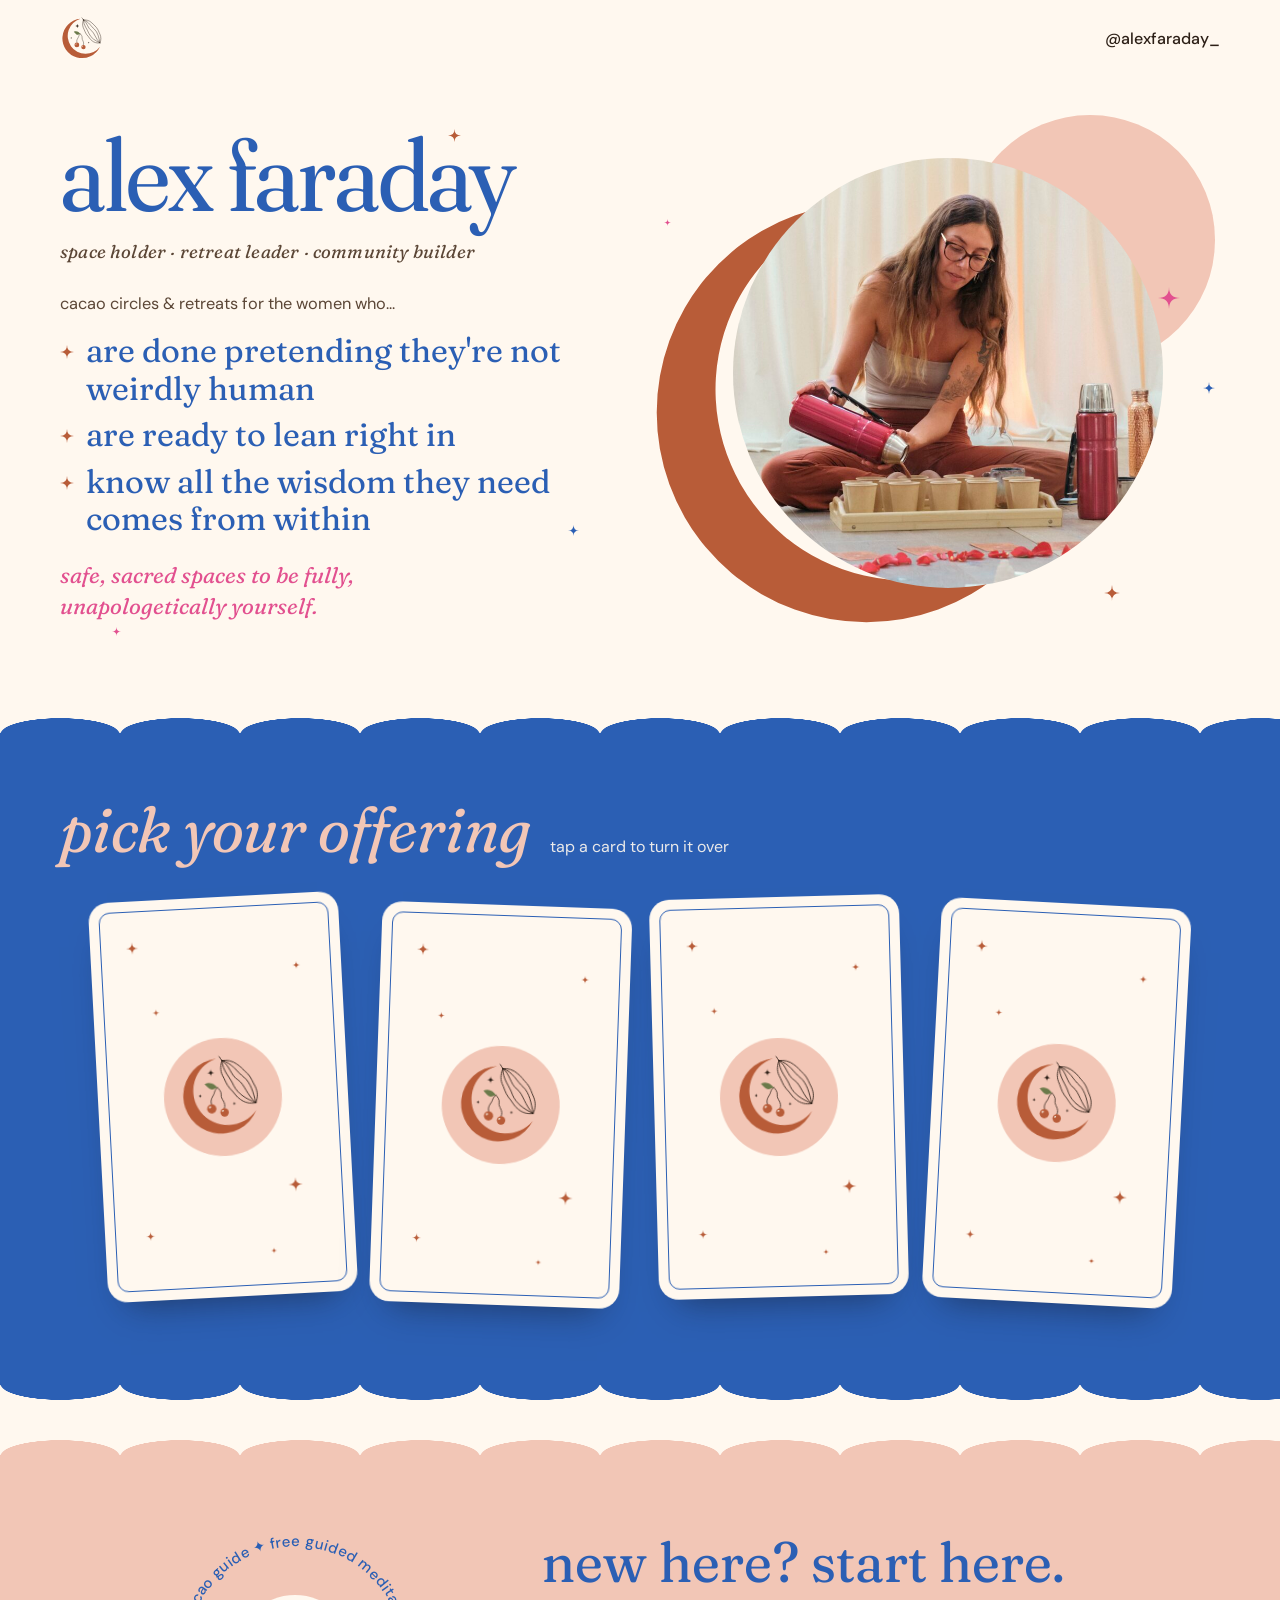
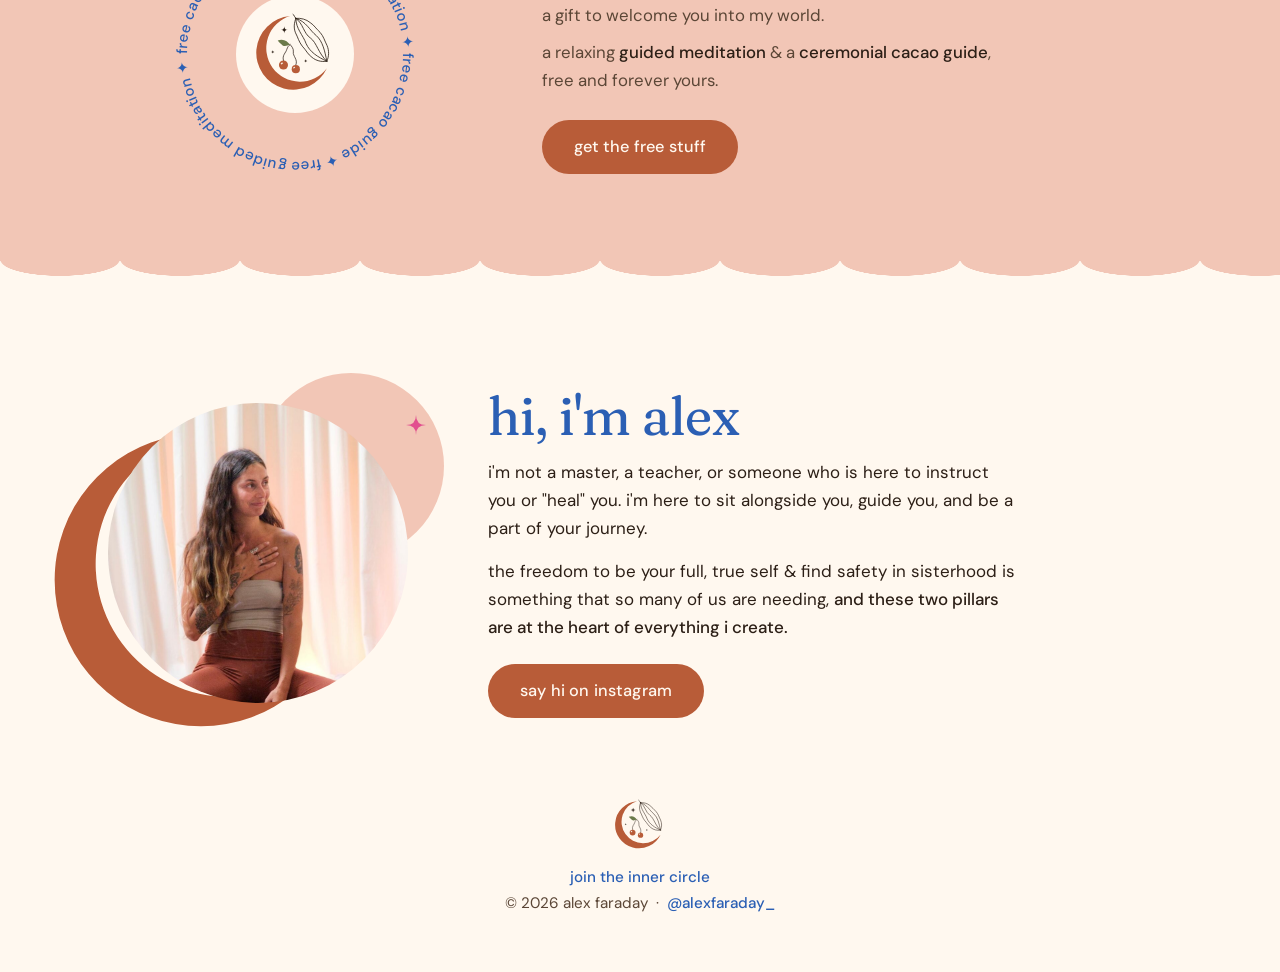
==== index.html @ 0415c29d "Add files via upload" ====
<!DOCTYPE html>
<html lang="en">
<head>
  <meta charset="UTF-8" />
  <meta name="viewport" content="width=device-width, initial-scale=1.0" />
  <title>alex faraday</title>
  <meta name="description" content="cacao circles, day retreats and sisterhood with alex faraday." />
  <link rel="icon" href="favicon.svg" type="image/svg+xml" />
  <link rel="icon" href="favicon-512.png" type="image/png" sizes="512x512" />
  <link rel="apple-touch-icon" href="apple-touch-icon.png" />
  <link rel="preconnect" href="https://fonts.googleapis.com" />
  <link rel="preconnect" href="https://fonts.gstatic.com" crossorigin />
  <link href="https://fonts.googleapis.com/css2?family=DM+Sans:opsz,wght@9..40,400;9..40,500;9..40,700&family=Fraunces:ital,opsz,wght,SOFT,WONK@0,9..144,300..900,0..100,0..1;1,9..144,300..900,0..100,0..1&display=swap" rel="stylesheet" />
  <style>
    /* ibiza: whitewash walls, island blue, terracotta pots, bougainvillea pink, blush, scallops */
    :root {
      --wash:    #FFF8EF;
      --ink:     #2C1F16;
      --main:    #2B5FB4;
      --band:    #2B5FB4;
      --band-head: #F2C6B6;
      --band-text: rgba(255,248,239,.9);
      --terra:   #B85C38;
      --terra-deep: #A24C2B;
      --pink:    #E2508F;
      --blush:   #F2C6B6;
      --muted:   #5B4636;
      --gingham: rgba(184,92,56,.32);
      --ff-display: 'Fraunces', Georgia, serif;
      --ff-body:    'DM Sans', system-ui, sans-serif;
      --ease:       cubic-bezier(.2, .8, .2, 1);
      color-scheme: light;
    }

    *, *::before, *::after { box-sizing: border-box; margin: 0; padding: 0; }
    html { scroll-behavior: smooth; -webkit-text-size-adjust: 100%; }
    body { font: 400 16px/1.65 var(--ff-body); background: var(--wash); color: var(--ink); overflow-x: hidden; }

    /* lowercase everywhere */
    body, body * { text-transform: lowercase !important; }

    img { display: block; max-width: 100%; }
    a { color: inherit; }
    :focus-visible { outline: 3px solid var(--pink); outline-offset: 4px; border-radius: 8px; }
    .star { fill: currentColor; }

    h1, h2, h3, .card-name, .tagline {
      font-family: var(--ff-display);
      font-variation-settings: "SOFT" 50, "WONK" 0;
      font-weight: 400;
      text-wrap: balance;
    }

    .gingham {
      height: 34px;
      background:
        linear-gradient(90deg, var(--gingham) 50%, transparent 0) 0 0 / 34px 34px,
        linear-gradient(var(--gingham) 50%, transparent 0) 0 0 / 34px 34px,
        var(--wash);
    }

    /* buttons: soft retro stickers */
    .btn {
      display: inline-flex; align-items: center; justify-content: center;
      min-height: 54px; padding: 0.85rem 2rem;
      border: 0; border-radius: 999px;
      background: var(--terra); color: var(--wash);
      box-shadow: none;
      letter-spacing: 0.01em;
      font: 500 1.02rem/1.2 var(--ff-body);
      text-decoration: none; cursor: pointer;
      transition: transform .2s var(--ease), box-shadow .2s var(--ease);
    }
    .btn:hover { transform: translateY(-2px); background: var(--terra-deep); }
    .btn:active { transform: translateY(1px); }
    .btn--olive { background: var(--terra); }

    /* ── scalloped edge ── */
    .awning {
      height: 46px;
      background: var(--terra);
      -webkit-mask: linear-gradient(#000 0 0) top / 100% 28px no-repeat, radial-gradient(circle 18px at 50% 0, #000 98%, #0000) 0 28px / 36px 18px repeat-x;
              mask: linear-gradient(#000 0 0) top / 100% 28px no-repeat, radial-gradient(circle 18px at 50% 0, #000 98%, #0000) 0 28px / 36px 18px repeat-x;
    }

    /* ── top bar ── */
    .topbar {
      display: flex; align-items: center; justify-content: space-between;
      max-width: 1200px; margin: 0 auto;
      padding: 1rem max(1.25rem, env(safe-area-inset-right, 0px)) 1rem max(1.25rem, env(safe-area-inset-left, 0px));
    }
    .topbar-home img { width: 46px; height: 46px; }
    .topbar-ig { font-weight: 500; text-decoration: none; padding: 0.5rem 0; }
    .topbar-ig:hover { color: var(--main); }

    /* ── hero ── */
    .hero {
      max-width: 1200px; margin: 0 auto;
      padding: 1.5rem 1.25rem 4.5rem;
      display: grid; gap: 3rem; align-items: center;
      overflow-x: clip;
      position: relative;
    }
    .hero h1 { font-weight: 400; font-size: clamp(3.6rem, 12.5vw, 6.4rem); line-height: 0.95; letter-spacing: -0.02em; color: var(--main); margin-bottom: 1rem; }
    .hero .role {
      font: italic 400 clamp(0.95rem, 3.6vw, 1.15rem)/1.4 var(--ff-display);
      font-variation-settings: "SOFT" 50, "WONK" 0;
      color: var(--muted);
      letter-spacing: 0.01em;
      margin-bottom: 1.6rem;
    }

    .hero .lede { font-size: 1.02rem; color: var(--muted); margin-bottom: 0.9rem; }
    .for-women { list-style: none; display: grid; gap: 0.55rem; margin-bottom: 1.4rem; }
    .for-women li {
      display: flex; gap: 0.75rem; align-items: baseline;
      font: 400 clamp(1.45rem, 4.4vw, 2.05rem)/1.15 var(--ff-display);
      font-variation-settings: "SOFT" 50, "WONK" 0;
      color: var(--main);
      opacity: 0; transform: translateY(12px);
      animation: rise .8s var(--ease) forwards;
    }
    .for-women li:nth-child(1) { animation-delay: .3s; }
    .for-women li:nth-child(2) { animation-delay: 1s; }
    .for-women li:nth-child(3) { animation-delay: 1.7s; }
    .for-women svg { width: 14px; height: 14px; flex-shrink: 0; color: var(--terra); transform: translateY(-3px); }
    .promise {
      font: italic 400 clamp(1.15rem, 3.4vw, 1.4rem)/1.35 var(--ff-display);
      font-variation-settings: "SOFT" 50, "WONK" 0;
      color: var(--pink);
      max-width: 28rem;
      opacity: 0; animation: rise .8s var(--ease) 2.5s forwards;
    }
    @keyframes rise { to { opacity: 1; transform: none; } }
    @media (prefers-reduced-motion: reduce) { .for-women li, .promise { opacity: 1; transform: none; } }
    .hero-copy p.body { font-size: 1.08rem; color: var(--muted); margin-bottom: 0.9rem; max-width: 31rem; }
    .hero-copy strong { color: var(--ink); font-weight: 500; }

    .moon-portrait { position: relative; width: min(330px, 72vw); aspect-ratio: 1; justify-self: center; isolation: isolate; }
    .moon-portrait > img { position: absolute; inset: 0; width: 100%; height: 100%; border-radius: 50%; object-fit: cover; object-position: center 35%; }
    .moon-portrait .moon { position: absolute; z-index: -1; width: 130%; height: 130%; left: -34%; top: -6%; fill: var(--terra); transform: rotate(-30deg); }
    .moon-portrait::before {
      content: ""; position: absolute; z-index: -2;
      width: 58%; aspect-ratio: 1; right: -12%; top: -10%;
      border-radius: 50%; background: var(--blush);
    }
    .twinkle { position: absolute; color: var(--terra); animation: twinkle 3.6s ease-in-out infinite; }
    .twinkle--a { right: -4%; top: 30%; width: 22px; height: 22px; color: var(--pink); }
    .twinkle--b { right: -12%; top: 52%; width: 12px; height: 12px; animation-delay: 1.2s; color: var(--main); }
    .twinkle--c { right: 10%; bottom: -3%; width: 16px; height: 16px; animation-delay: 2.1s; }
    .dust { position: absolute; inset: 0; pointer-events: none; }
    .dust svg { position: absolute; color: var(--terra); animation: twinkle 3.6s ease-in-out infinite; }
    .dust svg:nth-child(1) { left: 34%; top: 8%;  width: 13px; height: 13px; }
    .dust svg:nth-child(2) { left: 6%;  top: 86%; width: 9px;  height: 9px;  animation-delay: .8s; color: var(--pink); }
    .dust svg:nth-child(3) { left: 44%; top: 70%; width: 11px; height: 11px; animation-delay: 1.6s; color: var(--main); }
    .dust svg:nth-child(4) { left: 52%; top: 22%; width: 7px;  height: 7px;  animation-delay: 2.3s; color: var(--pink); }
    @keyframes twinkle { 0%, 100% { transform: scale(1) rotate(0); opacity: 1; } 50% { transform: scale(.4) rotate(45deg); opacity: .45; } }

    @media (min-width: 900px) {
      .hero { grid-template-columns: repeat(2, minmax(0, 1fr)); gap: 4.5rem; padding-top: 3rem; padding-bottom: 6rem; }
      .moon-portrait { width: 100%; max-width: 430px; }
    }

    /* ── deck ── */
    .deck-section { position: relative; background: var(--band); padding: 4rem 0 3.5rem; margin: 16px 0 70px; }
    .deck-section::before, .deck-section::after {
      content: ""; position: absolute; left: 0; right: 0; height: 26px;
      height: 16px;
      background: radial-gradient(ellipse 50% 100% at 50% 0, var(--band) 98%, #0000) 0 0 / 120px 16px repeat-x;
    }
    .deck-section::before { top: -15px; transform: scaleY(-1); }
    .deck-section::after { bottom: -15px; }
    .deck-head {
      max-width: 1200px; margin: 0 auto; padding: 0 1.25rem;
      display: flex; flex-wrap: wrap; align-items: baseline; column-gap: 1.25rem; row-gap: 0.25rem;
    }
    .deck-head h2 { font-weight: 400; font-style: italic; font-size: clamp(2.8rem, 8vw, 4rem); line-height: 1; color: var(--band-head); }
    .deck-head p { color: var(--band-text); }

    .deck {
      list-style: none; display: flex; gap: 1.25rem;
      overflow-x: auto; scroll-snap-type: x mandatory;
      padding: 2.25rem 1.25rem 2rem; scrollbar-width: none;
    }
    .deck::-webkit-scrollbar { display: none; }
    .deck li { flex: 0 0 min(70vw, 260px); scroll-snap-align: center; }
    .deck li:nth-child(1) .card { --tilt: -3deg; }
    .deck li:nth-child(2) .card { --tilt: 2deg; --lift: 8px; }
    .deck li:nth-child(3) .card { --tilt: -1.5deg; }
    .deck li:nth-child(4) .card { --tilt: 3deg; --lift: 6px; }
    @media (min-width: 1100px) {
      .deck { justify-content: center; overflow: visible; gap: 1.75rem; }
      .deck li { flex: 0 0 250px; }
    }

    .card {
      --tilt: 0deg; --lift: 0px;
      display: block; width: 100%; aspect-ratio: 5 / 8;
      padding: 0; border: 0; background: none; font: inherit; color: inherit; cursor: pointer;
      perspective: 1200px;
      transform: rotate(var(--tilt)) translateY(var(--lift));
      transition: transform .4s var(--ease);
      border-radius: 20px;
    }
    .card:hover { transform: rotate(0deg) translateY(-10px); }
    .card:focus-visible { outline-offset: 8px; border-radius: 20px; }
    .card-inner { display: block; position: relative; width: 100%; height: 100%; transform-style: preserve-3d; transition: transform .75s var(--ease); }
    .card.is-flipped .card-inner { transform: rotateY(180deg); }

    .face {
      display: block; position: absolute; inset: 0;
      backface-visibility: hidden; -webkit-backface-visibility: hidden;
      border-radius: 20px; padding: 10px;
      box-shadow: 0 22px 34px -20px rgba(20,25,40,.55);
    }
    .face-frame { position: relative; height: 100%; border-radius: 11px; display: flex; flex-direction: column; align-items: center; text-align: center; }

    /* face down: terracotta with blush fairy dust */
    .face--back { background: var(--wash); color: var(--terra); }
    .face--back .face-frame { border: 1px solid var(--main); justify-content: center; }
    .back-mark { width: 52%; aspect-ratio: 1; border-radius: 50%; background: var(--blush); display: grid; place-items: center; }
    .back-mark img { width: 72%; }
    .back-star { position: absolute; }
    .back-star:nth-of-type(1) { left: 11%; top: 8%;  width: 12px; height: 12px; }
    .back-star:nth-of-type(2) { right: 13%; top: 15%; width: 8px;  height: 8px; }
    .back-star:nth-of-type(3) { left: 21%; top: 26%; width: 7px;  height: 7px; }
    .back-star:nth-of-type(4) { right: 17%; bottom: 24%; width: 14px; height: 14px; }
    .back-star:nth-of-type(5) { left: 13%; bottom: 13%; width: 9px;  height: 9px; }
    .back-star:nth-of-type(6) { right: 30%; bottom: 8%;  width: 6px;  height: 6px; }

    /* face up: whitewash in a terracotta gingham frame */
    .face--front {
      transform: rotateY(180deg);
      color: var(--ink);
      background: var(--blush);
    }
    .face--front .face-frame { background: var(--wash); border: 1px solid var(--main); padding: 1.3rem 0.9rem 1rem; gap: 0.5rem; }
    .phase { width: 38px; height: 38px; flex-shrink: 0; color: var(--main); }
    .front-star { position: absolute; color: var(--pink); }
    .fs1 { left: 10%; top: 19%; width: 9px;  height: 9px; }
    .fs2 { right: 11%; top: 29%; width: 12px; height: 12px; color: var(--terra); }
    .fs3 { left: 14%; top: 50%; width: 7px;  height: 7px; }
    .glyph { width: 52%; aspect-ratio: 1; margin-top: 0.6rem; color: var(--main); }
    .card-name { font-weight: 400; font-size: 1.75rem; line-height: 1.05; margin-top: auto; color: var(--main); }
    .card-name--long { font-size: 1.3rem; }
    .card-meta { font-size: 0.86rem; line-height: 1.35; color: var(--muted); }
    .card-more { margin-top: 0.4rem; font-size: 0.82rem; font-weight: 500; text-decoration: underline; text-underline-offset: 3px; color: var(--ink); }

    /* ── readings (card details) ── */
    .reading {
      margin: auto;
      width: min(560px, calc(100vw - 1.5rem));
      max-height: calc(100dvh - 2rem);
      border: 0;
      border-radius: 24px;
      padding: 10px;
      color: var(--ink);
      background: var(--blush);
    }
    .reading[open] { animation: draw .55s var(--ease); }
    @keyframes draw { from { transform: perspective(900px) rotateY(70deg) scale(.88); opacity: 0; } to { transform: none; opacity: 1; } }
    .reading::backdrop { background: rgba(44,31,22,.5); backdrop-filter: blur(3px); }
    .reading-body {
      background: var(--wash);
      border-radius: 14px;
      max-height: calc(100dvh - 2rem - 28px);
      overflow-y: auto;
      padding: 1.5rem 1.4rem 1.75rem;
    }
    .reading-close {
      position: sticky; top: 0; float: right; z-index: 2;
      width: 44px; height: 44px; border-radius: 50%;
      border: 0;
      background: var(--terra); color: var(--wash);
      cursor: pointer; display: grid; place-items: center;
      margin: -0.4rem -0.4rem 0 0.5rem;
    }
    .reading-close svg { width: 16px; height: 16px; }
    .reading img { width: 100%; border-radius: 12px; margin-bottom: 1.2rem; clear: both; }
    .reading img.square { aspect-ratio: 1 / 1; object-fit: cover; object-position: center 30%; }
    .pill {
      display: inline-block; font-size: 0.85rem; font-weight: 500;
      padding: 0.25rem 0.85rem; border-radius: 999px;
      margin: 0 0.35rem 0.9rem 0;
      background: var(--blush); color: var(--ink);
      border: 0;
    }
    .pill--line { background: none; color: var(--terra-deep); box-shadow: inset 0 0 0 1px var(--terra); }
    .reading h3 { font-weight: 400; font-size: 2.3rem; line-height: 1.05; color: var(--main); margin-bottom: 0.5rem; }
    .reading .tagline { font-style: italic; font-weight: 400; font-size: 1.25rem; line-height: 1.35; color: var(--pink); margin-bottom: 1rem; }
    .reading p { color: var(--muted); margin-bottom: 0.85rem; }
    .reading p strong { color: var(--ink); font-weight: 500; }
    .reading ul { list-style: none; margin: 0.25rem 0 1.25rem; }
    .reading li { padding: 0.45rem 0; border-bottom: 1px solid var(--blush); color: var(--muted); }
    .reading li:last-child { border-bottom: 0; }
    .reading .btn { margin-top: 0.75rem; width: 100%; }

    /* ── freebie: a terracotta band ── */
    .freebie-band { position: relative; background: var(--blush); color: var(--ink); margin: 16px 0; }
    .freebie-band::before, .freebie-band::after {
      content: ""; position: absolute; left: 0; right: 0; height: 26px;
      height: 16px;
      background: radial-gradient(ellipse 50% 100% at 50% 0, var(--blush) 98%, #0000) 0 0 / 120px 16px repeat-x;
    }
    .freebie-band::before { top: -15px; transform: scaleY(-1); }
    .freebie-band::after { bottom: -15px; }

    .freebie {
      max-width: 1000px; margin: 0 auto;
      padding: 4rem 1.25rem 4.5rem;
      display: grid; justify-items: center; gap: 2rem; text-align: center;
    }
    .badge { position: relative; width: 230px; height: 230px; }
    .badge-ring { width: 100%; height: 100%; animation: spin 30s linear infinite; }
    .badge-ring text { font: 500 15px var(--ff-body); fill: var(--main); letter-spacing: 0.06em; }
    .badge-mark { position: absolute; inset: 0; margin: auto; width: 118px; height: 118px; border-radius: 50%; background: var(--wash); display: grid; place-items: center; }
    .badge-mark img { width: 84px; }
    @keyframes spin { to { transform: rotate(360deg); } }
    .freebie h2 { font-weight: 400; font-size: clamp(2.4rem, 7vw, 3.5rem); line-height: 1; margin-bottom: 0.75rem; color: var(--main); }
    .freebie p { color: var(--muted); max-width: 30rem; margin: 0 auto 0.6rem; font-size: 1.05rem; }
    .freebie p strong { color: var(--ink); font-weight: 500; }
    .freebie .btn { margin-top: 1rem; }
    @media (min-width: 760px) {
      .freebie { grid-template-columns: auto 1fr; text-align: left; gap: 3.5rem; align-items: center; }
      .freebie p { margin-left: 0; }
      .badge { width: 270px; height: 270px; }
    }

    /* ── about ── */
    .about { max-width: 1200px; margin: 0 auto; padding: 4.5rem 0.75rem 0; }
    .about-inner {
      position: relative;
      padding: 1rem 0.5rem 1rem;
      display: grid; gap: 3rem; justify-items: center;
    }
    .about-moon { position: relative; width: min(280px, 68vw); aspect-ratio: 1; isolation: isolate; }
    .about-moon > img { position: absolute; inset: 0; width: 100%; height: 100%; border-radius: 50%; object-fit: cover; object-position: center 28%; }
    .about-moon .moon { position: absolute; z-index: -1; width: 130%; height: 130%; left: -34%; top: -6%; fill: var(--terra); transform: rotate(-30deg); }
    .about-moon::before { content: ""; position: absolute; z-index: -2; width: 62%; aspect-ratio: 1; right: -12%; top: -10%; border-radius: 50%; background: var(--blush); }
    .about-moon .star-deco { position: absolute; right: -6%; top: 4%; width: 20px; height: 20px; color: var(--pink); }
    .about-text { max-width: 33rem; }
    .about h2 { font-weight: 400; font-size: clamp(2.4rem, 7vw, 3.4rem); line-height: 1; color: var(--main); margin-bottom: 1rem; }
    .about p { font-size: 1.06rem; margin-bottom: 0.9rem; }
    .about p strong { font-weight: 500; }
    .about .btn { margin-top: 0.5rem; }
    @media (min-width: 820px) {
      .about { padding: 5rem 1.25rem 0; }
      .about-inner { grid-template-columns: auto 1fr; gap: 5rem; padding: 2rem 3rem; justify-items: start; align-items: center; }
      .about-moon { width: 300px; }
    }

    footer { padding: 3rem 1.25rem 3.5rem; text-align: center; font-size: 0.95rem; color: var(--muted); }
    footer img { width: 54px; margin: 0 auto 0.75rem; }
    footer a { color: var(--main); font-weight: 500; text-decoration: none; }
    footer a:hover { text-decoration: underline; }

    /* ── tap sparkles ── */
    .spark { position: fixed; width: 18px; height: 18px; margin: -9px 0 0 -9px; pointer-events: none; z-index: 1000; animation: spark .9s var(--ease) forwards; }
    @keyframes spark {
      0%   { transform: translate(0,0) scale(.2) rotate(0); opacity: 1; }
      70%  { opacity: 1; }
      100% { transform: translate(var(--dx), var(--dy)) scale(var(--s)) rotate(90deg); opacity: 0; }
    }

    @media (prefers-reduced-motion: reduce) {
      *, *::before, *::after { animation: none !important; transition: none !important; }
      html { scroll-behavior: auto; }
    }
  </style>
</head>
<body>

<svg width="0" height="0" style="position:absolute" aria-hidden="true">
  <defs>
    <symbol id="star" viewBox="0 0 24 24"><path d="M12 0 Q12 12 24 12 Q12 12 12 24 Q12 12 0 12 Q12 12 12 0 Z"/></symbol>
    <symbol id="crescent" viewBox="0 0 240 240"><path d="M165 42.1 A90 90 0 1 0 165 197.9 A81.9 81.9 0 1 1 165 42.1 Z"/></symbol>
  </defs>
</svg>

<header class="topbar">
  <a class="topbar-home" href="#top" aria-label="alex faraday, back to top">
    <img src="alex-faraday-symbol.svg" alt="" />
  </a>
  <a class="topbar-ig" href="https://www.instagram.com/alexfaraday_/" target="_blank" rel="noopener">@alexfaraday_</a>
</header>

<main id="top">

  <section class="hero">
    <div class="dust" aria-hidden="true"><svg class="star"><use href="#star"/></svg><svg class="star"><use href="#star"/></svg><svg class="star"><use href="#star"/></svg><svg class="star"><use href="#star"/></svg></div>
    <div class="hero-copy">
      <h1>alex faraday</h1>
      <p class="role">space holder · retreat leader · community builder</p>
      <p class="lede">cacao circles &amp; retreats for the women who…</p>
      <ul class="for-women">
        <li><svg class="star" aria-hidden="true"><use href="#star"/></svg>are done pretending they're not weirdly human</li>
        <li><svg class="star" aria-hidden="true"><use href="#star"/></svg>are ready to lean right in</li>
        <li><svg class="star" aria-hidden="true"><use href="#star"/></svg>know all the wisdom they need comes from within</li>
      </ul>
      <p class="promise">safe, sacred spaces to be fully, unapologetically yourself.</p>
    </div>
    <div class="moon-portrait">
      <svg class="moon" aria-hidden="true"><use href="#crescent"/></svg>
      <img src="hero-web.jpg" alt="alex pouring cacao into cups for a circle" />
      <svg class="twinkle twinkle--a star" aria-hidden="true"><use href="#star"/></svg>
      <svg class="twinkle twinkle--b star" aria-hidden="true"><use href="#star"/></svg>
      <svg class="twinkle twinkle--c star" aria-hidden="true"><use href="#star"/></svg>
    </div>
  </section>

  <section class="deck-section" aria-labelledby="deck-title">
    <div class="deck-head">
      <h2 id="deck-title">pick your offering</h2>
      <p>tap a card to turn it over</p>
    </div>

    <ul class="deck">

      <!-- GIRL CODE -->
      <li>
        <button class="card" type="button" data-reading="girls" aria-label="turn over a card">
          <span class="card-inner">
            <span class="face face--back" aria-hidden="true">
              <span class="face-frame">
                <svg class="back-star star"><use href="#star"/></svg><svg class="back-star star"><use href="#star"/></svg><svg class="back-star star"><use href="#star"/></svg><svg class="back-star star"><use href="#star"/></svg><svg class="back-star star"><use href="#star"/></svg><svg class="back-star star"><use href="#star"/></svg>
                <span class="back-mark"><img src="alex-faraday-symbol.svg" alt="" /></span>
              </span>
            </span>
            <span class="face face--front">
              <span class="face-frame">
                <svg class="phase" viewBox="0 0 40 40" aria-hidden="true"><circle cx="20" cy="20" r="18" fill="none" stroke="currentColor" stroke-width="1.6"/></svg>
                <svg class="front-star fs1 star" aria-hidden="true"><use href="#star"/></svg><svg class="front-star fs2 star" aria-hidden="true"><use href="#star"/></svg><svg class="front-star fs3 star" aria-hidden="true"><use href="#star"/></svg>
                <svg class="glyph" viewBox="0 0 120 120" fill="none" stroke="currentColor" stroke-width="1.8" stroke-linecap="round" stroke-linejoin="round" aria-hidden="true"><circle cx="44" cy="86" r="11"/><circle cx="75" cy="90" r="10"/><path d="M44 75C46 58 54 44 62 30M75 80C72 62 66 46 62 30"/><path d="M62 30C70 22 84 22 90 28 82 36 70 36 62 30Z"/></svg>
                <span class="card-name">girl code</span>
                <span class="card-meta">online + in person<br />community</span>
                <span class="card-more">see the details</span>
              </span>
            </span>
          </span>
        </button>
      </li>

      <!-- THE RITUAL -->
      <li>
        <button class="card" type="button" data-reading="ritual" aria-label="turn over a card">
          <span class="card-inner">
            <span class="face face--back" aria-hidden="true">
              <span class="face-frame">
                <svg class="back-star star"><use href="#star"/></svg><svg class="back-star star"><use href="#star"/></svg><svg class="back-star star"><use href="#star"/></svg><svg class="back-star star"><use href="#star"/></svg><svg class="back-star star"><use href="#star"/></svg><svg class="back-star star"><use href="#star"/></svg>
                <span class="back-mark"><img src="alex-faraday-symbol.svg" alt="" /></span>
              </span>
            </span>
            <span class="face face--front">
              <span class="face-frame">
                <svg class="phase" viewBox="0 0 40 40" aria-hidden="true"><circle cx="20" cy="20" r="18" fill="none" stroke="currentColor" stroke-width="1.6"/><path d="M20 2A18 18 0 0 1 20 38 9 18 0 0 0 20 2Z" fill="currentColor"/></svg>
                <svg class="front-star fs1 star" aria-hidden="true"><use href="#star"/></svg><svg class="front-star fs2 star" aria-hidden="true"><use href="#star"/></svg><svg class="front-star fs3 star" aria-hidden="true"><use href="#star"/></svg>
                <svg class="glyph" viewBox="0 0 120 120" fill="none" stroke="currentColor" stroke-width="1.8" stroke-linecap="round" stroke-linejoin="round" aria-hidden="true"><path d="M34 60H86V72C86 88 74 96 60 96 46 96 34 88 34 72Z"/><path d="M86 64C99 64 99 83 86 81"/><path d="M26 104H94"/><path d="M50 50C44 42 56 36 50 26M62 50C56 40 68 34 62 22M74 50C68 42 80 36 74 28"/></svg>
                <span class="card-name">the ritual</span>
                <span class="card-meta">online cacao circle<br />next: 29 nov</span>
                <span class="card-more">see the details</span>
              </span>
            </span>
          </span>
        </button>
      </li>

      <!-- THE PAUSE -->
      <li>
        <button class="card" type="button" data-reading="pause" aria-label="turn over a card">
          <span class="card-inner">
            <span class="face face--back" aria-hidden="true">
              <span class="face-frame">
                <svg class="back-star star"><use href="#star"/></svg><svg class="back-star star"><use href="#star"/></svg><svg class="back-star star"><use href="#star"/></svg><svg class="back-star star"><use href="#star"/></svg><svg class="back-star star"><use href="#star"/></svg><svg class="back-star star"><use href="#star"/></svg>
                <span class="back-mark"><img src="alex-faraday-symbol.svg" alt="" /></span>
              </span>
            </span>
            <span class="face face--front">
              <span class="face-frame">
                <svg class="phase" viewBox="0 0 40 40" aria-hidden="true"><circle cx="20" cy="20" r="18" fill="none" stroke="currentColor" stroke-width="1.6"/><path d="M20 2A18 18 0 0 1 20 38Z" fill="currentColor"/></svg>
                <svg class="front-star fs1 star" aria-hidden="true"><use href="#star"/></svg><svg class="front-star fs2 star" aria-hidden="true"><use href="#star"/></svg><svg class="front-star fs3 star" aria-hidden="true"><use href="#star"/></svg>
                <svg class="glyph" viewBox="0 0 120 120" fill="none" stroke="currentColor" stroke-width="1.8" stroke-linecap="round" stroke-linejoin="round" aria-hidden="true"><path d="M50 72H70V106H50Z"/><path d="M60 52C67 58 67 65 60 68 53 65 53 58 60 52Z"/><path d="M60 46C50 38 70 30 60 20 53 13 63 8 58 4"/><path d="M40 106H80"/></svg>
                <span class="card-name">the pause</span>
                <span class="card-meta">day retreat in london<br />feb 2027</span>
                <span class="card-more">see the details</span>
              </span>
            </span>
          </span>
        </button>
      </li>

      <!-- BARCELONA -->
      <li>
        <button class="card" type="button" data-reading="abroad" aria-label="turn over a card">
          <span class="card-inner">
            <span class="face face--back" aria-hidden="true">
              <span class="face-frame">
                <svg class="back-star star"><use href="#star"/></svg><svg class="back-star star"><use href="#star"/></svg><svg class="back-star star"><use href="#star"/></svg><svg class="back-star star"><use href="#star"/></svg><svg class="back-star star"><use href="#star"/></svg><svg class="back-star star"><use href="#star"/></svg>
                <span class="back-mark"><img src="alex-faraday-symbol.svg" alt="" /></span>
              </span>
            </span>
            <span class="face face--front">
              <span class="face-frame">
                <svg class="phase" viewBox="0 0 40 40" aria-hidden="true"><circle cx="20" cy="20" r="18" fill="currentColor"/></svg>
                <svg class="front-star fs1 star" aria-hidden="true"><use href="#star"/></svg><svg class="front-star fs2 star" aria-hidden="true"><use href="#star"/></svg><svg class="front-star fs3 star" aria-hidden="true"><use href="#star"/></svg>
                <svg class="glyph" viewBox="0 0 120 120" fill="none" stroke="currentColor" stroke-width="1.8" stroke-linecap="round" stroke-linejoin="round" aria-hidden="true"><path d="M38 70A22 22 0 0 1 82 70"/><path d="M60 40V30M38 48 31 41M82 48 89 41M28 64H19M92 64H101"/><path d="M12 82C30 72 48 74 62 80 76 72 94 70 108 78"/><path d="M20 96C40 88 76 88 100 96M28 108C46 102 74 102 92 108"/></svg>
                <span class="card-name card-name--long">the girl code retreat: barcelona</span>
                <span class="card-meta">4 nights of wild wellbeing<br />may 2027</span>
                <span class="card-more">see the details</span>
              </span>
            </span>
          </span>
        </button>
      </li>

    </ul>
  </section>

  <div class="freebie-band">
  <section class="freebie" aria-labelledby="free-title">
    <div class="badge" aria-hidden="true">
      <svg class="badge-ring" viewBox="0 0 270 270">
        <defs><path id="ring" d="M135 135 m-108 0 a108 108 0 1 1 216 0 a108 108 0 1 1 -216 0"/></defs>
        <text><textPath href="#ring" textLength="672" lengthAdjust="spacing">free cacao guide ✦ free guided meditation ✦ free cacao guide ✦ free guided meditation ✦</textPath></text>
      </svg>
      <span class="badge-mark"><img src="alex-faraday-symbol.svg" alt="" /></span>
    </div>
    <div>
      <h2 id="free-title">new here? start here.</h2>
      <p>a gift to welcome you into my world.</p>
      <p>a relaxing <strong>guided meditation</strong> &amp; a <strong>ceremonial cacao guide</strong>, free and forever yours.</p>
      <a href="free.html" class="btn">get the free stuff</a>
    </div>
  </section>
  </div>

  <section class="about" aria-labelledby="about-title">
    <div class="about-inner">
      <div class="about-moon">
        <svg class="moon" aria-hidden="true"><use href="#crescent"/></svg>
        <img src="about-web.jpg" alt="alex faraday" />
        <svg class="star-deco star" aria-hidden="true"><use href="#star"/></svg>
      </div>
      <div class="about-text">
        <h2 id="about-title">hi, i'm alex</h2>
        <p>i'm not a master, a teacher, or someone who is here to instruct you or "heal" you. i'm here to sit alongside you, guide you, and be a part of your journey.</p>
        <p>the freedom to be your full, true self &amp; find safety in sisterhood is something that so many of us are needing, <strong>and these two pillars are at the heart of everything i create.</strong></p>
        <a href="https://www.instagram.com/alexfaraday_/" target="_blank" rel="noopener" class="btn">say hi on instagram</a>
      </div>
    </div>
  </section>

</main>

<footer>
  <img src="alex-faraday-symbol.svg" alt="" />
  <p><a href="join.html">join the inner circle</a></p>
  <p>© 2026 alex faraday &nbsp;·&nbsp; <a href="https://www.instagram.com/alexfaraday_/" target="_blank" rel="noopener">@alexfaraday_</a></p>
</footer>

<!-- CARD DETAILS -->
<dialog class="reading" id="reading-girls" aria-labelledby="t-girls">
  <div class="reading-body">
    <button class="reading-close" type="button" aria-label="close"><svg viewBox="0 0 16 16" stroke="currentColor" stroke-width="1.6" stroke-linecap="round"><path d="M2 2l12 12M14 2L2 14"/></svg></button>
    <img src="girlcode.jpg" alt="women painting pottery together around a long table" />
    <span class="pill">online + in person community</span>
    <h3 id="t-girls">girl code</h3>
    <p class="tagline">the group chat you wish you had.</p>
    <p>a community for women to find their people: small meet-ups, a monthly online yoga class and women's circle, and retreats. <strong>find your girls.</strong></p>
    <a href="https://joingirlcode.com" target="_blank" rel="noopener" class="btn">join girl code</a>
  </div>
</dialog>

<dialog class="reading" id="reading-ritual" aria-labelledby="t-ritual">
  <div class="reading-body">
    <button class="reading-close" type="button" aria-label="close"><svg viewBox="0 0 16 16" stroke="currentColor" stroke-width="1.6" stroke-linecap="round"><path d="M2 2l12 12M14 2L2 14"/></svg></button>
    <img src="ritual-web.jpg" alt="hands holding a cup of cacao" class="square" />
    <span class="pill">26 jul · 27 sept · 29 nov</span>
    <h3 id="t-ritual">the ritual</h3>
    <p class="tagline">an online cacao ceremony, to find stillness, reconnect inwards, and sit in sacred sisterhood.</p>
    <p>once every couple of months, women from across the world gather for a <strong>slow sunday morning together.</strong> mama cacao, likeminded women, and you, exactly as you are.</p>
    <a href="ritual.html" class="btn">join the ritual</a>
  </div>
</dialog>

<dialog class="reading" id="reading-pause" aria-labelledby="t-pause">
  <div class="reading-body">
    <button class="reading-close" type="button" aria-label="close"><svg viewBox="0 0 16 16" stroke="currentColor" stroke-width="1.6" stroke-linecap="round"><path d="M2 2l12 12M14 2L2 14"/></svg></button>
    <img src="pause.jpg" alt="the pause, a day of movement, connection and rest" />
    <span class="pill pill--line">✦ in collaboration with francesca secolonovo</span>
    <span class="pill">february 2027 · london · date tbc</span>
    <h3 id="t-pause">the pause</h3>
    <p class="tagline">a day to step away from the noise and return to yourself.</p>
    <p>through cacao, movement, authentic connection, yin and sound - a space to step out of the noise and reconnect with what's within.</p>
    <p>winter is our time to slow down, listen a little deeper and remember the part of you that can so easily get lost in the doing.</p>
    <a href="https://www.francescasecolonovowellness.com/gather" target="_blank" rel="noopener" class="btn">this is what i need</a>
  </div>
</dialog>

<dialog class="reading" id="reading-abroad" aria-labelledby="t-abroad">
  <div class="reading-body">
    <button class="reading-close" type="button" aria-label="close"><svg viewBox="0 0 16 16" stroke="currentColor" stroke-width="1.6" stroke-linecap="round"><path d="M2 2l12 12M14 2L2 14"/></svg></button>
    <img src="abroad.webp" alt="an 18th-century villa among the catalan vineyards" />
    <span class="pill">27–31 may 2027 · catalan vineyards</span>
    <h3 id="t-abroad">the girl code retreat: barcelona</h3>
    <p class="tagline">the 4-night spanish villa retreat for the 'young, wild &amp; free' women.</p>
    <p>an 18th-century luxury eco-farm villa in the middle of the catalan vineyards. for the 'wildling-turned-holistic' women who want to <strong>heal, dance &amp; belly laugh together.</strong></p>
    <ul>
      <li>🕯️ cacao, yoga &amp; somatic dance</li>
      <li>🧜‍♀️ poolside lounging &amp; laughter</li>
      <li>🍳 chaotic kitchen energy</li>
      <li>🌈 letting your guard down for real</li>
    </ul>
    <p><strong>only 12 spaces.</strong></p>
    <a href="https://joingirlcode.com/retreat.html" class="btn">this is for me</a>
  </div>
</dialog>

<script>
  // cards: first tap turns the card over, the next tap opens its details
  document.querySelectorAll('.card').forEach(function (card) {
    var name = card.querySelector('.card-name').textContent;
    card.addEventListener('click', function () {
      if (!card.classList.contains('is-flipped')) {
        card.classList.add('is-flipped');
        card.setAttribute('aria-label', name + ': see the details');
        return;
      }
      var d = document.getElementById('reading-' + card.dataset.reading);
      if (d && d.showModal) { d.showModal(); d._opener = card; }
    });
  });

  document.querySelectorAll('.reading').forEach(function (d) {
    d.querySelector('.reading-close').addEventListener('click', function () { d.close(); });
    d.addEventListener('click', function (e) { if (e.target === d) d.close(); });
    d.addEventListener('close', function () { if (d._opener) d._opener.focus(); });
  });

  // little sparkles wherever you tap
  var calm = window.matchMedia('(prefers-reduced-motion: reduce)').matches;
  if (!calm) {
    var colours = ['#B85C38', '#E2508F', '#2B5FB4', '#F2C6B6'];
    document.addEventListener('pointerdown', function (e) {
      for (var i = 0; i < 5; i++) {
        var s = document.createElementNS('http://www.w3.org/2000/svg', 'svg');
        s.setAttribute('class', 'spark');
        s.setAttribute('aria-hidden', 'true');
        s.innerHTML = '<use href="#star" fill="currentColor"/>';
        var a = Math.random() * Math.PI * 2, r = 28 + Math.random() * 42;
        s.style.left = e.clientX + 'px';
        s.style.top = e.clientY + 'px';
        s.style.color = colours[Math.floor(Math.random() * colours.length)];
        s.style.setProperty('--dx', Math.cos(a) * r + 'px');
        s.style.setProperty('--dy', Math.sin(a) * r + 'px');
        s.style.setProperty('--s', (0.5 + Math.random() * 0.9).toFixed(2));
        document.body.appendChild(s);
        s.addEventListener('animationend', function () { this.remove(); });
      }
    });
  }
</script>

</body>
</html>
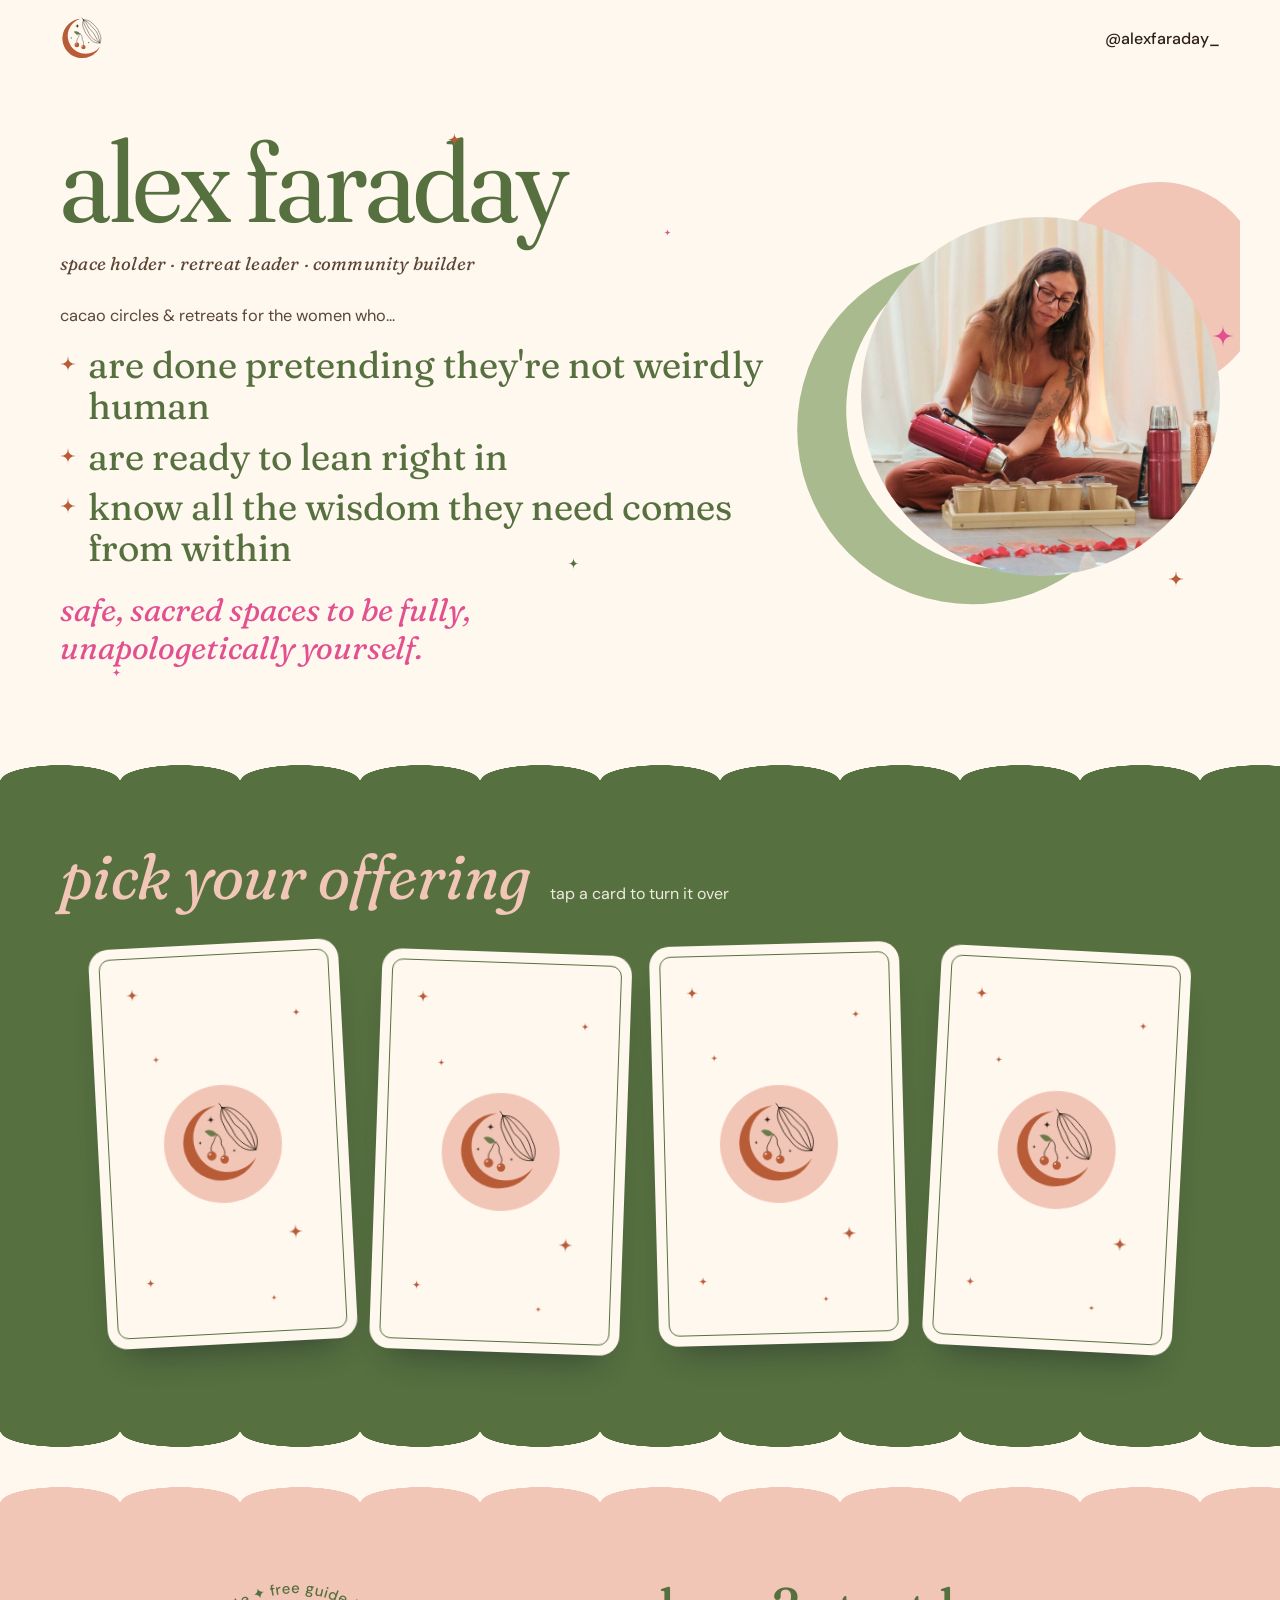
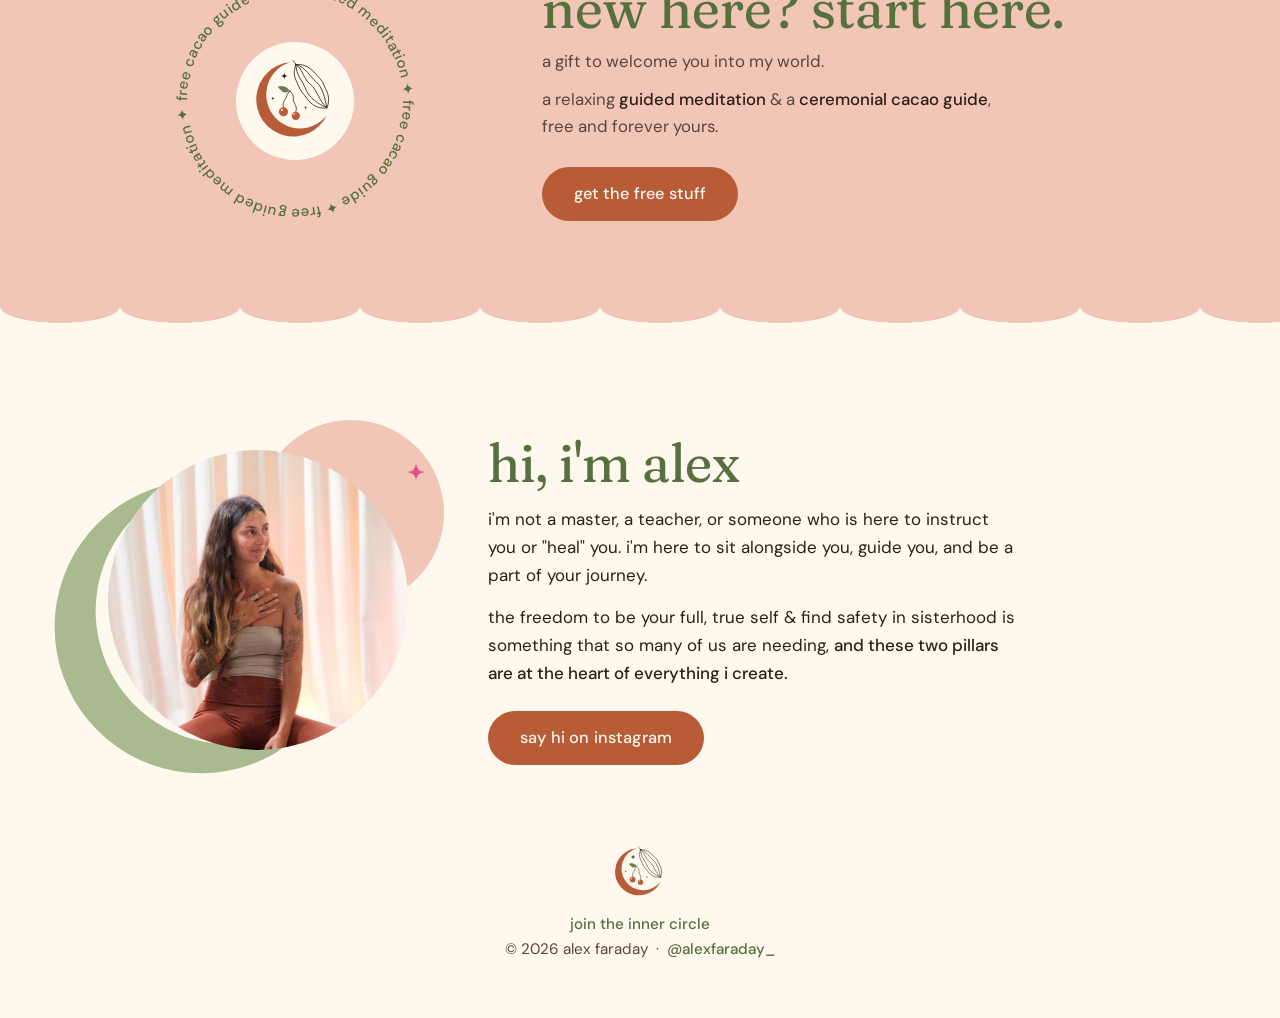
==== commit dd16ad67: "Add files via upload" ====
--- a/index.html
+++ b/index.html
@@ -12,12 +12,13 @@
   <link rel="preconnect" href="https://fonts.gstatic.com" crossorigin />
   <link href="https://fonts.googleapis.com/css2?family=DM+Sans:opsz,wght@9..40,400;9..40,500;9..40,700&family=Fraunces:ital,opsz,wght,SOFT,WONK@0,9..144,300..900,0..100,0..1;1,9..144,300..900,0..100,0..1&display=swap" rel="stylesheet" />
   <style>
-    /* ibiza: whitewash walls, island blue, terracotta pots, bougainvillea pink, blush, scallops */
+    /* boutique ibiza, green mood: whitewash, olive + sage, terracotta accents, bougainvillea pink, blush, soft scallops */
     :root {
       --wash:    #FFF8EF;
       --ink:     #2C1F16;
-      --main:    #2B5FB4;
-      --band:    #2B5FB4;
+      --main:    #56703F;
+      --band:    #56703F;
+      --sage:    #A9BB8E;
       --band-head: #F2C6B6;
       --band-text: rgba(255,248,239,.9);
       --terra:   #B85C38;
@@ -101,7 +102,7 @@
       overflow-x: clip;
       position: relative;
     }
-    .hero h1 { font-weight: 400; font-size: clamp(3.6rem, 12.5vw, 6.4rem); line-height: 0.95; letter-spacing: -0.02em; color: var(--main); margin-bottom: 1rem; }
+    .hero h1 { font-weight: 400; font-size: clamp(3.8rem, 13vw, 7.2rem); line-height: 0.95; letter-spacing: -0.02em; color: var(--main); margin-bottom: 1rem; }
     .hero .role {
       font: italic 400 clamp(0.95rem, 3.6vw, 1.15rem)/1.4 var(--ff-display);
       font-variation-settings: "SOFT" 50, "WONK" 0;
@@ -114,7 +115,7 @@
     .for-women { list-style: none; display: grid; gap: 0.55rem; margin-bottom: 1.4rem; }
     .for-women li {
       display: flex; gap: 0.75rem; align-items: baseline;
-      font: 400 clamp(1.45rem, 4.4vw, 2.05rem)/1.15 var(--ff-display);
+      font: 400 clamp(1.55rem, 4.2vw, 2.35rem)/1.1 var(--ff-display);
       font-variation-settings: "SOFT" 50, "WONK" 0;
       color: var(--main);
       opacity: 0; transform: translateY(12px);
@@ -123,12 +124,12 @@
     .for-women li:nth-child(1) { animation-delay: .3s; }
     .for-women li:nth-child(2) { animation-delay: 1s; }
     .for-women li:nth-child(3) { animation-delay: 1.7s; }
-    .for-women svg { width: 14px; height: 14px; flex-shrink: 0; color: var(--terra); transform: translateY(-3px); }
+    .for-women svg { width: 16px; height: 16px; flex-shrink: 0; color: var(--terra); transform: translateY(-6px); }
     .promise {
-      font: italic 400 clamp(1.15rem, 3.4vw, 1.4rem)/1.35 var(--ff-display);
+      font: italic 400 clamp(1.4rem, 3.8vw, 2rem)/1.2 var(--ff-display);
       font-variation-settings: "SOFT" 50, "WONK" 0;
       color: var(--pink);
-      max-width: 28rem;
+      max-width: 26ch;
       opacity: 0; animation: rise .8s var(--ease) 2.5s forwards;
     }
     @keyframes rise { to { opacity: 1; transform: none; } }
@@ -138,7 +139,7 @@
 
     .moon-portrait { position: relative; width: min(330px, 72vw); aspect-ratio: 1; justify-self: center; isolation: isolate; }
     .moon-portrait > img { position: absolute; inset: 0; width: 100%; height: 100%; border-radius: 50%; object-fit: cover; object-position: center 35%; }
-    .moon-portrait .moon { position: absolute; z-index: -1; width: 130%; height: 130%; left: -34%; top: -6%; fill: var(--terra); transform: rotate(-30deg); }
+    .moon-portrait .moon { position: absolute; z-index: -1; width: 130%; height: 130%; left: -34%; top: -6%; fill: var(--sage); transform: rotate(-30deg); }
     .moon-portrait::before {
       content: ""; position: absolute; z-index: -2;
       width: 58%; aspect-ratio: 1; right: -12%; top: -10%;
@@ -157,7 +158,7 @@
     @keyframes twinkle { 0%, 100% { transform: scale(1) rotate(0); opacity: 1; } 50% { transform: scale(.4) rotate(45deg); opacity: .45; } }
 
     @media (min-width: 900px) {
-      .hero { grid-template-columns: repeat(2, minmax(0, 1fr)); gap: 4.5rem; padding-top: 3rem; padding-bottom: 6rem; }
+      .hero { grid-template-columns: minmax(0, 1.35fr) minmax(0, 0.65fr); gap: 3.5rem; padding-top: 3rem; padding-bottom: 6rem; }
       .moon-portrait { width: 100%; max-width: 430px; }
     }
 
@@ -335,7 +336,7 @@
     }
     .about-moon { position: relative; width: min(280px, 68vw); aspect-ratio: 1; isolation: isolate; }
     .about-moon > img { position: absolute; inset: 0; width: 100%; height: 100%; border-radius: 50%; object-fit: cover; object-position: center 28%; }
-    .about-moon .moon { position: absolute; z-index: -1; width: 130%; height: 130%; left: -34%; top: -6%; fill: var(--terra); transform: rotate(-30deg); }
+    .about-moon .moon { position: absolute; z-index: -1; width: 130%; height: 130%; left: -34%; top: -6%; fill: var(--sage); transform: rotate(-30deg); }
     .about-moon::before { content: ""; position: absolute; z-index: -2; width: 62%; aspect-ratio: 1; right: -12%; top: -10%; border-radius: 50%; background: var(--blush); }
     .about-moon .star-deco { position: absolute; right: -6%; top: 4%; width: 20px; height: 20px; color: var(--pink); }
     .about-text { max-width: 33rem; }
@@ -639,7 +640,7 @@
   // little sparkles wherever you tap
   var calm = window.matchMedia('(prefers-reduced-motion: reduce)').matches;
   if (!calm) {
-    var colours = ['#B85C38', '#E2508F', '#2B5FB4', '#F2C6B6'];
+    var colours = ['#B85C38', '#E2508F', '#56703F', '#F2C6B6'];
     document.addEventListener('pointerdown', function (e) {
       for (var i = 0; i < 5; i++) {
         var s = document.createElementNS('http://www.w3.org/2000/svg', 'svg');
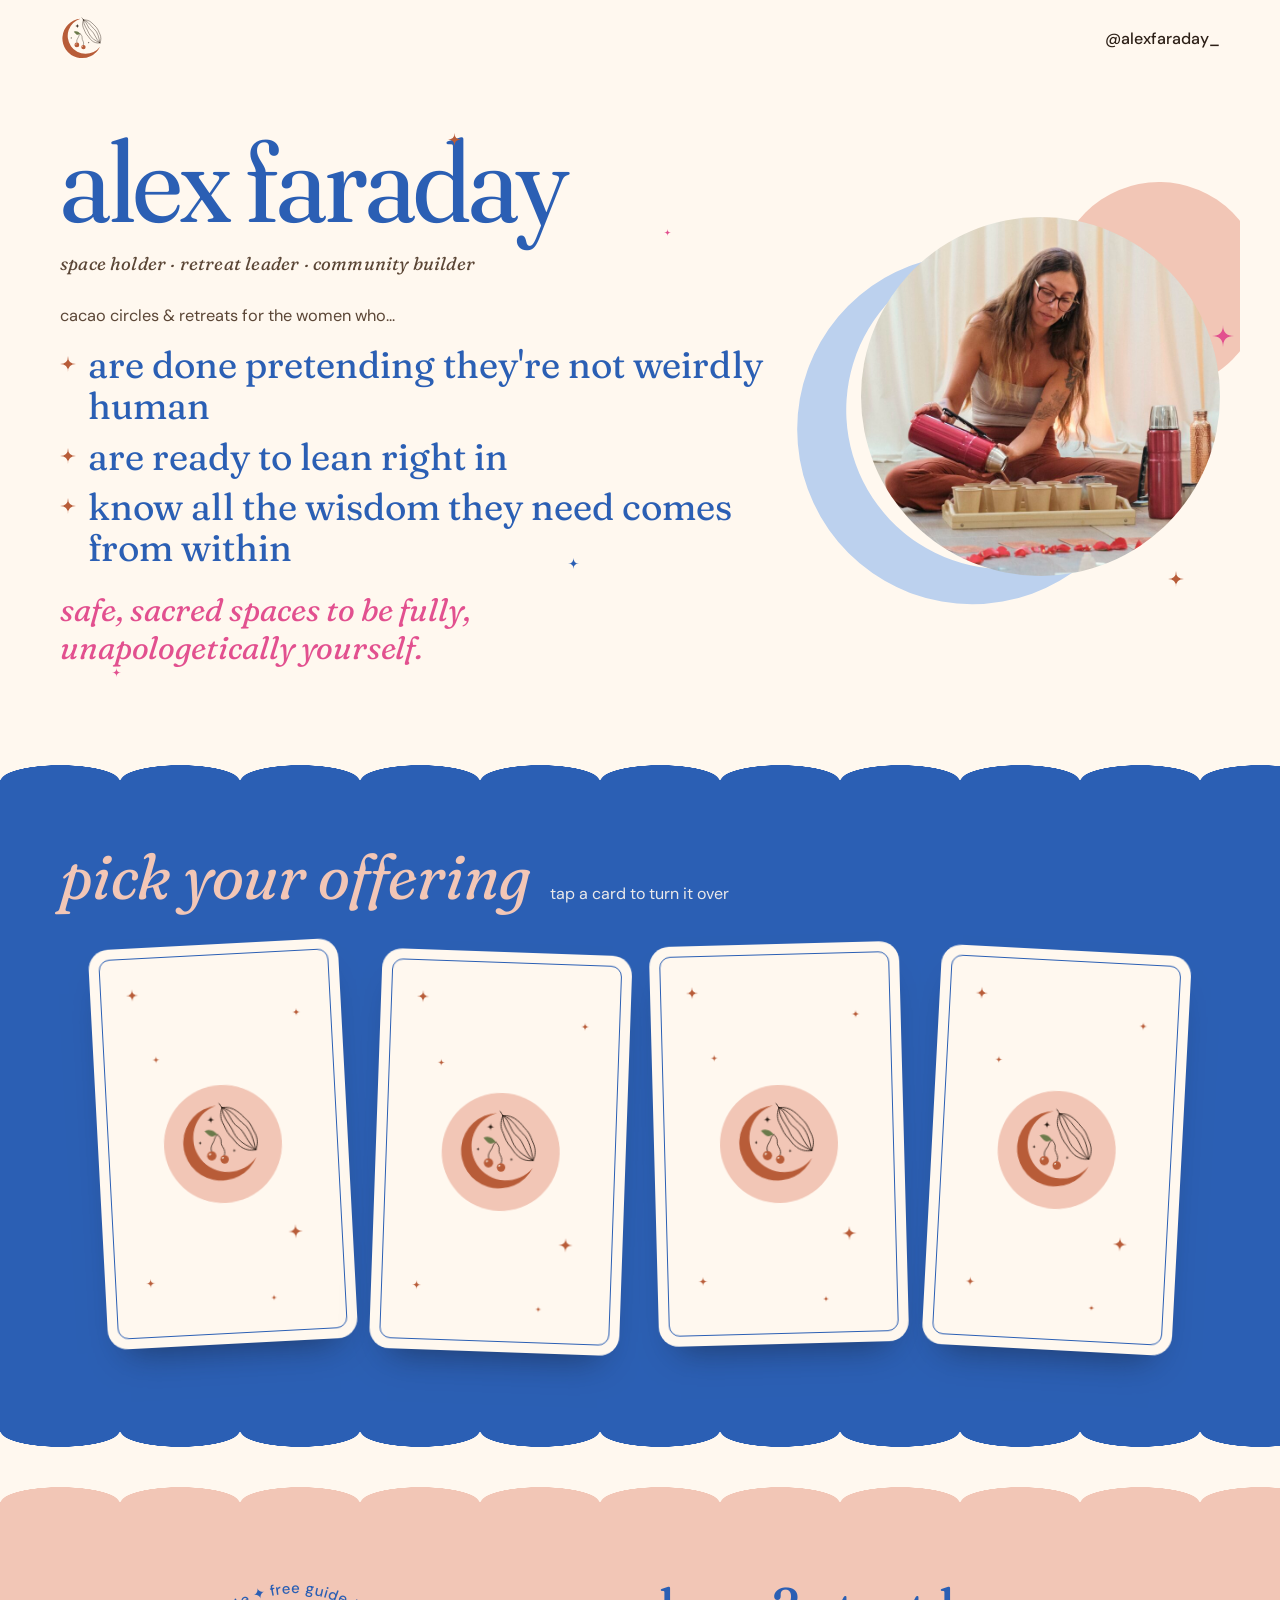
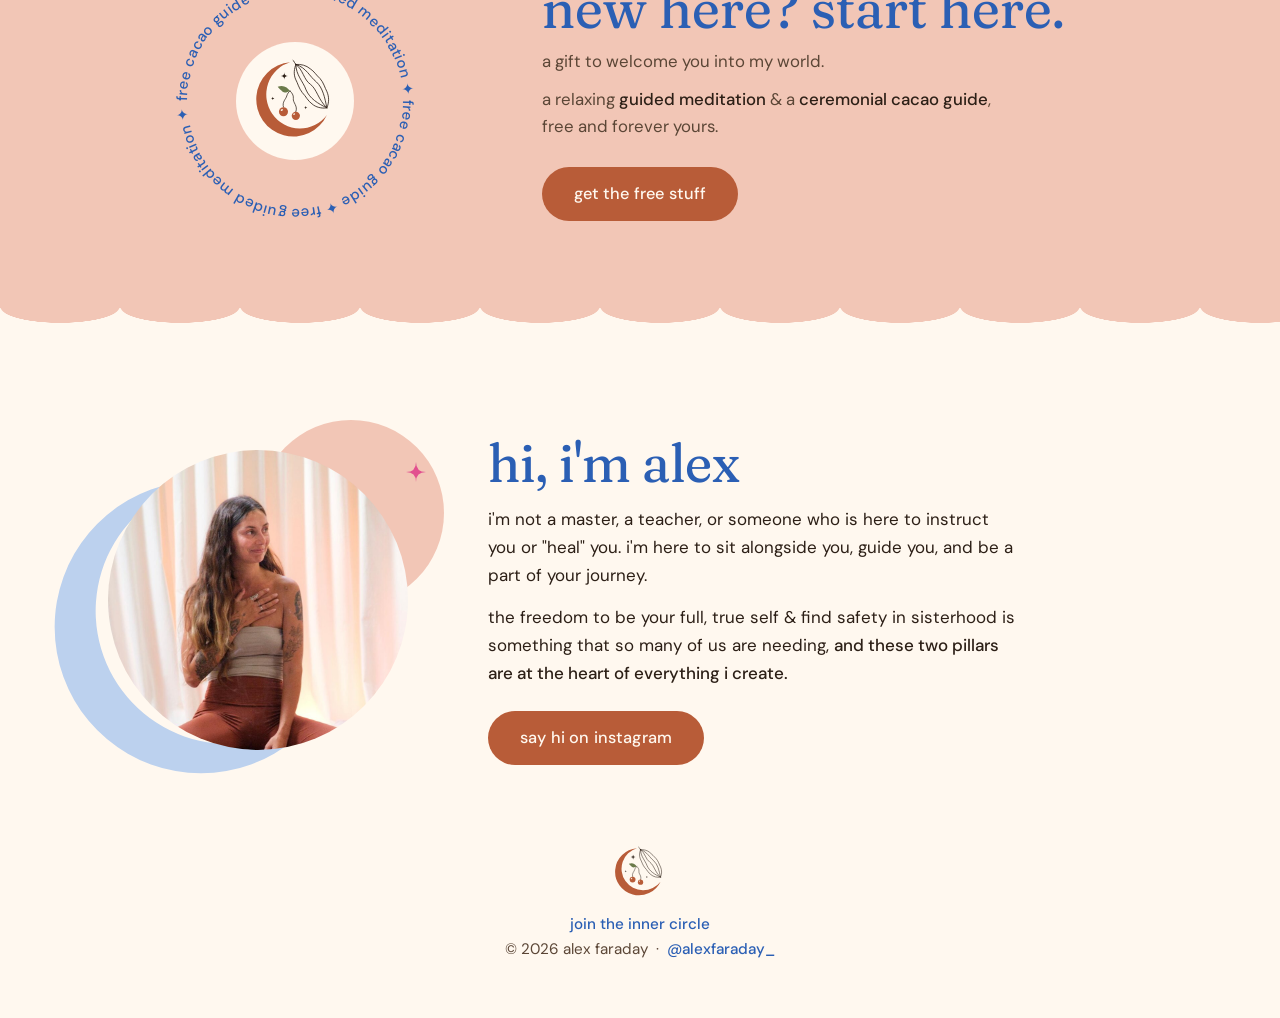
==== commit 9aa14d08: "Add files via upload" ====
--- a/index.html
+++ b/index.html
@@ -12,13 +12,13 @@
   <link rel="preconnect" href="https://fonts.gstatic.com" crossorigin />
   <link href="https://fonts.googleapis.com/css2?family=DM+Sans:opsz,wght@9..40,400;9..40,500;9..40,700&family=Fraunces:ital,opsz,wght,SOFT,WONK@0,9..144,300..900,0..100,0..1;1,9..144,300..900,0..100,0..1&display=swap" rel="stylesheet" />
   <style>
-    /* boutique ibiza, green mood: whitewash, olive + sage, terracotta accents, bougainvillea pink, blush, soft scallops */
+    /* boutique ibiza, blue mood: whitewash, island blue + sky, terracotta accents, bougainvillea pink, blush, soft scallops */
     :root {
       --wash:    #FFF8EF;
       --ink:     #2C1F16;
-      --main:    #56703F;
-      --band:    #56703F;
-      --sage:    #A9BB8E;
+      --main:    #2B5FB4;
+      --band:    #2B5FB4;
+      --sage:    #BCD1EE;
       --band-head: #F2C6B6;
       --band-text: rgba(255,248,239,.9);
       --terra:   #B85C38;
@@ -640,7 +640,7 @@
   // little sparkles wherever you tap
   var calm = window.matchMedia('(prefers-reduced-motion: reduce)').matches;
   if (!calm) {
-    var colours = ['#B85C38', '#E2508F', '#56703F', '#F2C6B6'];
+    var colours = ['#B85C38', '#E2508F', '#2B5FB4', '#F2C6B6'];
     document.addEventListener('pointerdown', function (e) {
       for (var i = 0; i < 5; i++) {
         var s = document.createElementNS('http://www.w3.org/2000/svg', 'svg');
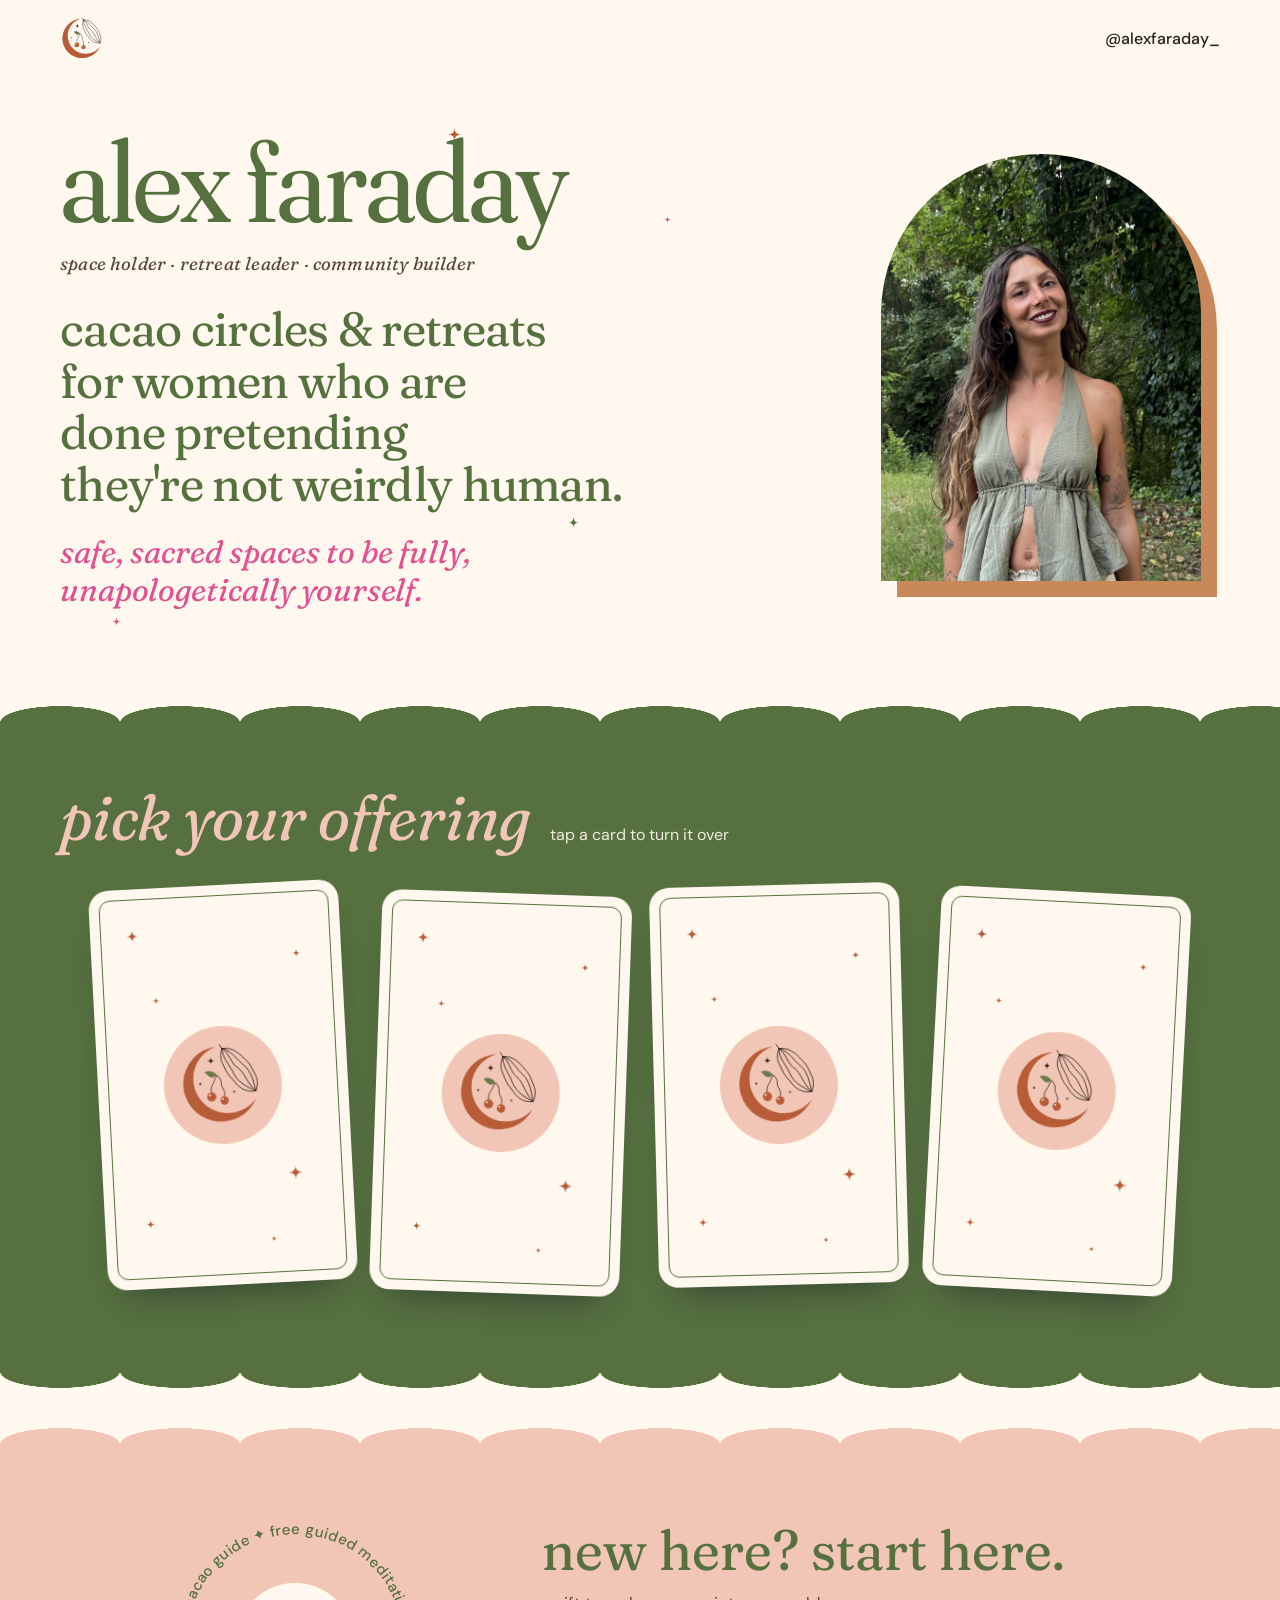
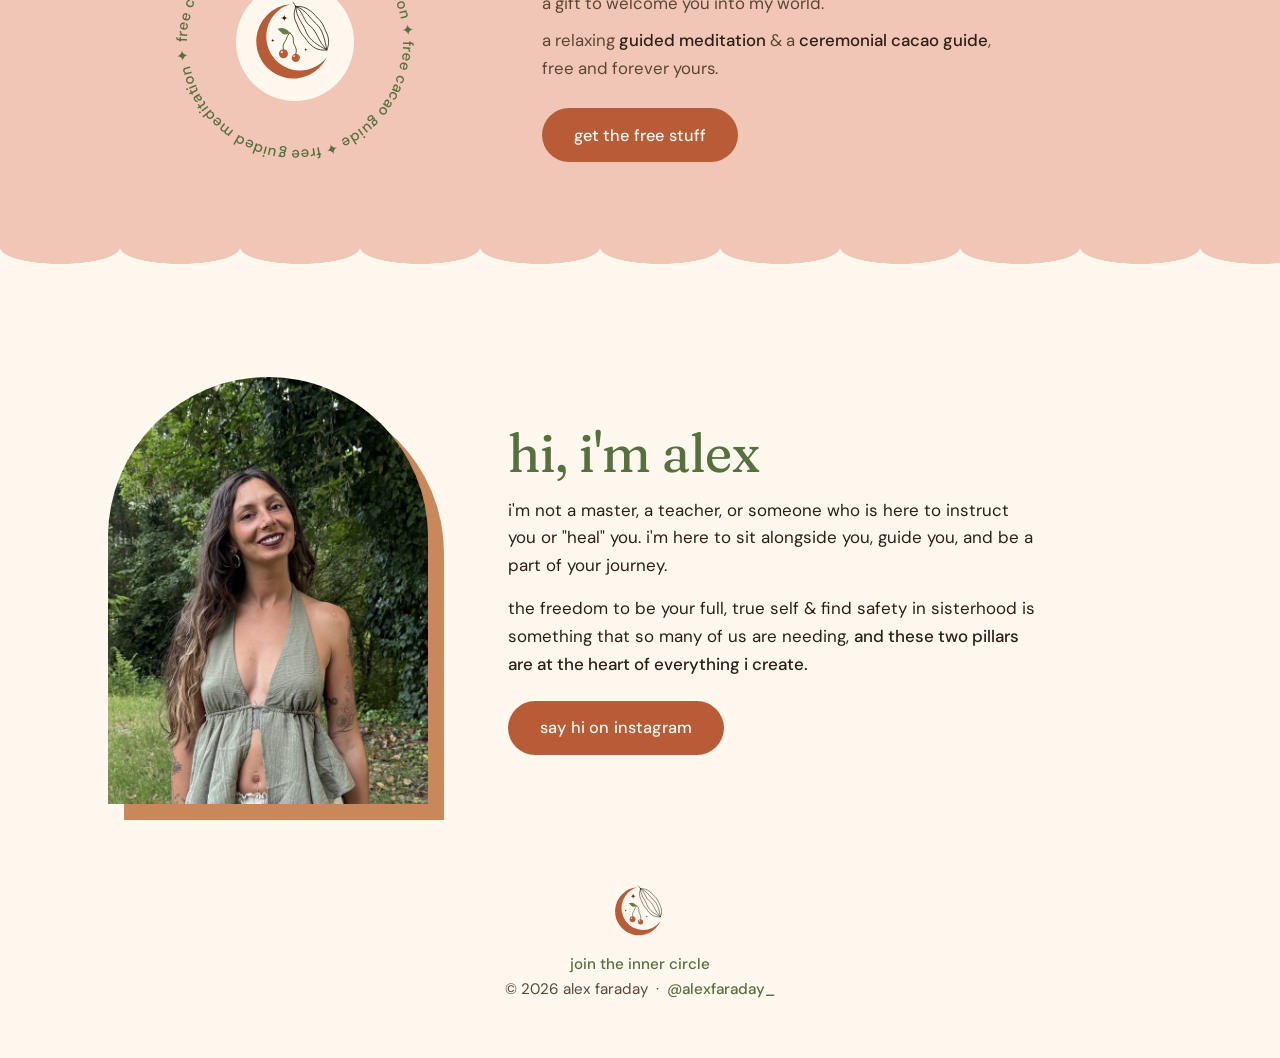
==== commit f77ba22d: "Add files via upload" ====
--- a/index.html
+++ b/index.html
@@ -5,20 +5,21 @@
   <meta name="viewport" content="width=device-width, initial-scale=1.0" />
   <title>alex faraday</title>
   <meta name="description" content="cacao circles, day retreats and sisterhood with alex faraday." />
-  <link rel="icon" href="favicon.svg" type="image/svg+xml" />
-  <link rel="icon" href="favicon-512.png" type="image/png" sizes="512x512" />
-  <link rel="apple-touch-icon" href="apple-touch-icon.png" />
+  <link rel="icon" href="favicon.ico?v=3" sizes="any" />
+  <link rel="icon" href="favicon.svg?v=3" type="image/svg+xml" />
+  <link rel="icon" href="favicon-512.png?v=3" type="image/png" sizes="512x512" />
+  <link rel="apple-touch-icon" href="apple-touch-icon.png?v=3" />
   <link rel="preconnect" href="https://fonts.googleapis.com" />
   <link rel="preconnect" href="https://fonts.gstatic.com" crossorigin />
   <link href="https://fonts.googleapis.com/css2?family=DM+Sans:opsz,wght@9..40,400;9..40,500;9..40,700&family=Fraunces:ital,opsz,wght,SOFT,WONK@0,9..144,300..900,0..100,0..1;1,9..144,300..900,0..100,0..1&display=swap" rel="stylesheet" />
   <style>
-    /* boutique ibiza, blue mood: whitewash, island blue + sky, terracotta accents, bougainvillea pink, blush, soft scallops */
+    /* boutique ibiza, green mood: whitewash, olive + sage, terracotta accents, bougainvillea pink, blush, soft scallops */
     :root {
       --wash:    #FFF8EF;
       --ink:     #2C1F16;
-      --main:    #2B5FB4;
-      --band:    #2B5FB4;
-      --sage:    #BCD1EE;
+      --main:    #56703F;
+      --band:    #56703F;
+      --sage:    #A9BB8E;
       --band-head: #F2C6B6;
       --band-text: rgba(255,248,239,.9);
       --terra:   #B85C38;
@@ -111,20 +112,18 @@
       margin-bottom: 1.6rem;
     }
 
-    .hero .lede { font-size: 1.02rem; color: var(--muted); margin-bottom: 0.9rem; }
-    .for-women { list-style: none; display: grid; gap: 0.55rem; margin-bottom: 1.4rem; }
-    .for-women li {
-      display: flex; gap: 0.75rem; align-items: baseline;
-      font: 400 clamp(1.55rem, 4.2vw, 2.35rem)/1.1 var(--ff-display);
+    .statement {
+      font: 400 clamp(1.9rem, 5.6vw, 3rem)/1.08 var(--ff-display);
       font-variation-settings: "SOFT" 50, "WONK" 0;
+      letter-spacing: -0.015em;
       color: var(--main);
-      opacity: 0; transform: translateY(12px);
-      animation: rise .8s var(--ease) forwards;
-    }
-    .for-women li:nth-child(1) { animation-delay: .3s; }
-    .for-women li:nth-child(2) { animation-delay: 1s; }
-    .for-women li:nth-child(3) { animation-delay: 1.7s; }
-    .for-women svg { width: 16px; height: 16px; flex-shrink: 0; color: var(--terra); transform: translateY(-6px); }
+      max-width: 22ch;
+      margin-bottom: 1.4rem;
+    }
+    .statement span { display: block; text-wrap: balance; opacity: 0; transform: translateY(12px); animation: rise .8s var(--ease) forwards; }
+    .statement span:nth-child(1) { animation-delay: .3s; }
+    .statement span:nth-child(2) { animation-delay: 1s; }
+    .statement span:nth-child(3) { animation-delay: 1.7s; }
     .promise {
       font: italic 400 clamp(1.4rem, 3.8vw, 2rem)/1.2 var(--ff-display);
       font-variation-settings: "SOFT" 50, "WONK" 0;
@@ -133,17 +132,19 @@
       opacity: 0; animation: rise .8s var(--ease) 2.5s forwards;
     }
     @keyframes rise { to { opacity: 1; transform: none; } }
-    @media (prefers-reduced-motion: reduce) { .for-women li, .promise { opacity: 1; transform: none; } }
+    @media (prefers-reduced-motion: reduce) { .statement span, .promise { opacity: 1; transform: none; } }
     .hero-copy p.body { font-size: 1.08rem; color: var(--muted); margin-bottom: 0.9rem; max-width: 31rem; }
     .hero-copy strong { color: var(--ink); font-weight: 500; }
 
     .moon-portrait { position: relative; width: min(330px, 72vw); aspect-ratio: 1; justify-self: center; isolation: isolate; }
     .moon-portrait > img { position: absolute; inset: 0; width: 100%; height: 100%; border-radius: 50%; object-fit: cover; object-position: center 35%; }
-    .moon-portrait .moon { position: absolute; z-index: -1; width: 130%; height: 130%; left: -34%; top: -6%; fill: var(--sage); transform: rotate(-30deg); }
+    /* mediterranean frame: an ochre sun behind, a hand-painted wavy ring and a ring of pottery dots */
+    .moon-portrait .wave, .about-moon .wave { position: absolute; z-index: 1; width: 110%; height: 110%; left: -8%; top: -1%; fill: none; stroke: var(--terra); stroke-width: 2.2; pointer-events: none; }
+    .moon-portrait .dots, .about-moon .dots { position: absolute; z-index: -1; width: 122%; height: 122%; left: -15%; top: -3%; fill: #A86A3E; opacity: .7; }
     .moon-portrait::before {
       content: ""; position: absolute; z-index: -2;
       width: 58%; aspect-ratio: 1; right: -12%; top: -10%;
-      border-radius: 50%; background: var(--blush);
+      border-radius: 50%; background: #D19A4C;
     }
     .twinkle { position: absolute; color: var(--terra); animation: twinkle 3.6s ease-in-out infinite; }
     .twinkle--a { right: -4%; top: 30%; width: 22px; height: 22px; color: var(--pink); }
@@ -335,9 +336,8 @@
       display: grid; gap: 3rem; justify-items: center;
     }
     .about-moon { position: relative; width: min(280px, 68vw); aspect-ratio: 1; isolation: isolate; }
-    .about-moon > img { position: absolute; inset: 0; width: 100%; height: 100%; border-radius: 50%; object-fit: cover; object-position: center 28%; }
-    .about-moon .moon { position: absolute; z-index: -1; width: 130%; height: 130%; left: -34%; top: -6%; fill: var(--sage); transform: rotate(-30deg); }
-    .about-moon::before { content: ""; position: absolute; z-index: -2; width: 62%; aspect-ratio: 1; right: -12%; top: -10%; border-radius: 50%; background: var(--blush); }
+    .about-moon > img { position: absolute; inset: 0; width: 100%; height: 100%; border-radius: 50%; object-fit: cover; object-position: center; }
+    .about-moon::before { content: ""; position: absolute; z-index: -2; width: 62%; aspect-ratio: 1; right: -12%; top: -10%; border-radius: 50%; background: #D19A4C; }
     .about-moon .star-deco { position: absolute; right: -6%; top: 4%; width: 20px; height: 20px; color: var(--pink); }
     .about-text { max-width: 33rem; }
     .about h2 { font-weight: 400; font-size: clamp(2.4rem, 7vw, 3.4rem); line-height: 1; color: var(--main); margin-bottom: 1rem; }
@@ -367,6 +367,15 @@
       *, *::before, *::after { animation: none !important; transition: none !important; }
       html { scroll-behavior: auto; }
     }
+
+    /* photos: a simple arch with a clay shadow */
+    .moon-portrait, .about-moon { aspect-ratio: 3 / 4 !important; isolation: isolate; }
+    .moon-portrait, .about-moon { width: min(280px, 70vw) !important; max-width: none !important; }
+    @media (min-width: 900px) { .moon-portrait, .about-moon { width: 320px !important; } }
+    .moon-portrait > img, .about-moon > img { object-position: center 30% !important; }
+    .moon-portrait > img, .about-moon > img { border-radius: 999px 999px 0 0 !important; }
+    .moon-portrait::before, .about-moon::before { content: "" !important; position: absolute !important; z-index: -1 !important; left: 16px !important; top: 16px !important; right: -16px !important; bottom: -16px !important; width: auto !important; aspect-ratio: auto !important; border-radius: 999px 999px 0 0 !important; background: #C9885A !important; }
+    .moon-portrait .twinkle, .about-moon .star-deco { display: none; }
   </style>
 </head>
 <body>
@@ -374,6 +383,8 @@
 <svg width="0" height="0" style="position:absolute" aria-hidden="true">
   <defs>
     <symbol id="star" viewBox="0 0 24 24"><path d="M12 0 Q12 12 24 12 Q12 12 12 24 Q12 12 0 12 Q12 12 12 0 Z"/></symbol>
+    <symbol id="wave-ring" viewBox="-120 -120 240 240"><path d="M108.0 0.0 L109.2 1.9 L110.3 3.9 L111.2 5.8 L111.8 7.8 L112.0 9.8 L111.9 11.8 L111.3 13.7 L110.5 15.5 L109.3 17.3 L107.9 19.0 L106.3 20.7 L104.7 22.3 L103.2 23.8 L101.8 25.4 L100.6 26.9 L99.6 28.6 L99.0 30.3 L98.6 32.1 L98.6 33.9 L98.8 35.9 L99.1 38.0 L99.6 40.2 L100.0 42.4 L100.3 44.7 L100.5 46.9 L100.4 49.0 L100.0 51.0 L99.3 52.8 L98.3 54.5 L96.9 55.9 L95.3 57.2 L93.4 58.4 L91.4 59.3 L89.3 60.2 L87.2 61.1 L85.2 61.9 L83.4 62.9 L81.8 63.9 L80.5 65.2 L79.3 66.6 L78.5 68.2 L77.8 70.0 L77.2 72.0 L76.8 74.2 L76.4 76.4 L75.9 78.6 L75.3 80.7 L74.5 82.7 L73.5 84.6 L72.3 86.1 L70.8 87.4 L69.1 88.4 L67.1 89.1 L65.0 89.5 L62.8 89.7 L60.6 89.8 L58.3 89.8 L56.1 89.8 L54.0 89.9 L52.1 90.2 L50.2 90.6 L48.6 91.4 L47.1 92.4 L45.7 93.7 L44.4 95.3 L43.2 97.0 L42.0 98.8 L40.7 100.7 L39.4 102.5 L37.9 104.2 L36.4 105.6 L34.7 106.8 L32.9 107.6 L31.0 108.0 L29.0 108.1 L26.9 107.8 L24.8 107.3 L22.6 106.6 L20.5 105.7 L18.5 104.8 L16.5 104.1 L14.5 103.4 L12.7 103.1 L10.8 103.0 L9.0 103.2 L7.3 103.7 L5.5 104.5 L3.7 105.6 L1.9 106.7 L0.0 108.0 L-1.9 109.2 L-3.9 110.3 L-5.8 111.2 L-7.8 111.8 L-9.8 112.0 L-11.8 111.9 L-13.7 111.3 L-15.5 110.5 L-17.3 109.3 L-19.0 107.9 L-20.7 106.3 L-22.3 104.7 L-23.8 103.2 L-25.4 101.8 L-26.9 100.6 L-28.6 99.6 L-30.3 99.0 L-32.1 98.6 L-33.9 98.6 L-35.9 98.8 L-38.0 99.1 L-40.2 99.6 L-42.4 100.0 L-44.7 100.3 L-46.9 100.5 L-49.0 100.4 L-51.0 100.0 L-52.8 99.3 L-54.5 98.3 L-55.9 96.9 L-57.2 95.3 L-58.4 93.4 L-59.3 91.4 L-60.2 89.3 L-61.1 87.2 L-61.9 85.2 L-62.9 83.4 L-63.9 81.8 L-65.2 80.5 L-66.6 79.3 L-68.2 78.5 L-70.0 77.8 L-72.0 77.2 L-74.2 76.8 L-76.4 76.4 L-78.6 75.9 L-80.7 75.3 L-82.7 74.5 L-84.6 73.5 L-86.1 72.3 L-87.4 70.8 L-88.4 69.1 L-89.1 67.1 L-89.5 65.0 L-89.7 62.8 L-89.8 60.6 L-89.8 58.3 L-89.8 56.1 L-89.9 54.0 L-90.2 52.1 L-90.6 50.2 L-91.4 48.6 L-92.4 47.1 L-93.7 45.7 L-95.3 44.4 L-97.0 43.2 L-98.8 42.0 L-100.7 40.7 L-102.5 39.4 L-104.2 37.9 L-105.6 36.4 L-106.8 34.7 L-107.6 32.9 L-108.0 31.0 L-108.1 29.0 L-107.8 26.9 L-107.3 24.8 L-106.6 22.6 L-105.7 20.5 L-104.8 18.5 L-104.1 16.5 L-103.4 14.5 L-103.1 12.7 L-103.0 10.8 L-103.2 9.0 L-103.7 7.3 L-104.5 5.5 L-105.6 3.7 L-106.7 1.9 L-108.0 0.0 L-109.2 -1.9 L-110.3 -3.9 L-111.2 -5.8 L-111.8 -7.8 L-112.0 -9.8 L-111.9 -11.8 L-111.3 -13.7 L-110.5 -15.5 L-109.3 -17.3 L-107.9 -19.0 L-106.3 -20.7 L-104.7 -22.3 L-103.2 -23.8 L-101.8 -25.4 L-100.6 -26.9 L-99.6 -28.6 L-99.0 -30.3 L-98.6 -32.1 L-98.6 -33.9 L-98.8 -35.9 L-99.1 -38.0 L-99.6 -40.2 L-100.0 -42.4 L-100.3 -44.7 L-100.5 -46.9 L-100.4 -49.0 L-100.0 -51.0 L-99.3 -52.8 L-98.3 -54.5 L-96.9 -55.9 L-95.3 -57.2 L-93.4 -58.4 L-91.4 -59.3 L-89.3 -60.2 L-87.2 -61.1 L-85.2 -61.9 L-83.4 -62.9 L-81.8 -63.9 L-80.5 -65.2 L-79.3 -66.6 L-78.5 -68.2 L-77.8 -70.0 L-77.2 -72.0 L-76.8 -74.2 L-76.4 -76.4 L-75.9 -78.6 L-75.3 -80.7 L-74.5 -82.7 L-73.5 -84.6 L-72.3 -86.1 L-70.8 -87.4 L-69.1 -88.4 L-67.1 -89.1 L-65.0 -89.5 L-62.8 -89.7 L-60.6 -89.8 L-58.3 -89.8 L-56.1 -89.8 L-54.0 -89.9 L-52.1 -90.2 L-50.2 -90.6 L-48.6 -91.4 L-47.1 -92.4 L-45.7 -93.7 L-44.4 -95.3 L-43.2 -97.0 L-42.0 -98.8 L-40.7 -100.7 L-39.4 -102.5 L-37.9 -104.2 L-36.4 -105.6 L-34.7 -106.8 L-32.9 -107.6 L-31.0 -108.0 L-29.0 -108.1 L-26.9 -107.8 L-24.8 -107.3 L-22.6 -106.6 L-20.5 -105.7 L-18.5 -104.8 L-16.5 -104.1 L-14.5 -103.4 L-12.7 -103.1 L-10.8 -103.0 L-9.0 -103.2 L-7.3 -103.7 L-5.5 -104.5 L-3.7 -105.6 L-1.9 -106.7 L-0.0 -108.0 L1.9 -109.2 L3.9 -110.3 L5.8 -111.2 L7.8 -111.8 L9.8 -112.0 L11.8 -111.9 L13.7 -111.3 L15.5 -110.5 L17.3 -109.3 L19.0 -107.9 L20.7 -106.3 L22.3 -104.7 L23.8 -103.2 L25.4 -101.8 L26.9 -100.6 L28.6 -99.6 L30.3 -99.0 L32.1 -98.6 L33.9 -98.6 L35.9 -98.8 L38.0 -99.1 L40.2 -99.6 L42.4 -100.0 L44.7 -100.3 L46.9 -100.5 L49.0 -100.4 L51.0 -100.0 L52.8 -99.3 L54.5 -98.3 L55.9 -96.9 L57.2 -95.3 L58.4 -93.4 L59.3 -91.4 L60.2 -89.3 L61.1 -87.2 L61.9 -85.2 L62.9 -83.4 L63.9 -81.8 L65.2 -80.5 L66.6 -79.3 L68.2 -78.5 L70.0 -77.8 L72.0 -77.2 L74.2 -76.8 L76.4 -76.4 L78.6 -75.9 L80.7 -75.3 L82.7 -74.5 L84.6 -73.5 L86.1 -72.3 L87.4 -70.8 L88.4 -69.1 L89.1 -67.1 L89.5 -65.0 L89.7 -62.8 L89.8 -60.6 L89.8 -58.3 L89.8 -56.1 L89.9 -54.0 L90.2 -52.1 L90.6 -50.2 L91.4 -48.6 L92.4 -47.1 L93.7 -45.7 L95.3 -44.4 L97.0 -43.2 L98.8 -42.0 L100.7 -40.7 L102.5 -39.4 L104.2 -37.9 L105.6 -36.4 L106.8 -34.7 L107.6 -32.9 L108.0 -31.0 L108.1 -29.0 L107.8 -26.9 L107.3 -24.8 L106.6 -22.6 L105.7 -20.5 L104.8 -18.5 L104.1 -16.5 L103.4 -14.5 L103.1 -12.7 L103.0 -10.8 L103.2 -9.0 L103.7 -7.3 L104.5 -5.5 L105.6 -3.7 L106.7 -1.9 L108.0 -0.0Z"/></symbol>
+    <symbol id="dot-ring" viewBox="-120 -120 240 240"><circle cx="114.0" cy="0.0" r="2.6"/><circle cx="112.6" cy="17.8" r="2.6"/><circle cx="108.4" cy="35.2" r="2.6"/><circle cx="101.6" cy="51.8" r="2.6"/><circle cx="92.2" cy="67.0" r="2.6"/><circle cx="80.6" cy="80.6" r="2.6"/><circle cx="67.0" cy="92.2" r="2.6"/><circle cx="51.8" cy="101.6" r="2.6"/><circle cx="35.2" cy="108.4" r="2.6"/><circle cx="17.8" cy="112.6" r="2.6"/><circle cx="0.0" cy="114.0" r="2.6"/><circle cx="-17.8" cy="112.6" r="2.6"/><circle cx="-35.2" cy="108.4" r="2.6"/><circle cx="-51.8" cy="101.6" r="2.6"/><circle cx="-67.0" cy="92.2" r="2.6"/><circle cx="-80.6" cy="80.6" r="2.6"/><circle cx="-92.2" cy="67.0" r="2.6"/><circle cx="-101.6" cy="51.8" r="2.6"/><circle cx="-108.4" cy="35.2" r="2.6"/><circle cx="-112.6" cy="17.8" r="2.6"/><circle cx="-114.0" cy="0.0" r="2.6"/><circle cx="-112.6" cy="-17.8" r="2.6"/><circle cx="-108.4" cy="-35.2" r="2.6"/><circle cx="-101.6" cy="-51.8" r="2.6"/><circle cx="-92.2" cy="-67.0" r="2.6"/><circle cx="-80.6" cy="-80.6" r="2.6"/><circle cx="-67.0" cy="-92.2" r="2.6"/><circle cx="-51.8" cy="-101.6" r="2.6"/><circle cx="-35.2" cy="-108.4" r="2.6"/><circle cx="-17.8" cy="-112.6" r="2.6"/><circle cx="-0.0" cy="-114.0" r="2.6"/><circle cx="17.8" cy="-112.6" r="2.6"/><circle cx="35.2" cy="-108.4" r="2.6"/><circle cx="51.8" cy="-101.6" r="2.6"/><circle cx="67.0" cy="-92.2" r="2.6"/><circle cx="80.6" cy="-80.6" r="2.6"/><circle cx="92.2" cy="-67.0" r="2.6"/><circle cx="101.6" cy="-51.8" r="2.6"/><circle cx="108.4" cy="-35.2" r="2.6"/><circle cx="112.6" cy="-17.8" r="2.6"/></symbol>
     <symbol id="crescent" viewBox="0 0 240 240"><path d="M165 42.1 A90 90 0 1 0 165 197.9 A81.9 81.9 0 1 1 165 42.1 Z"/></symbol>
   </defs>
 </svg>
@@ -392,17 +403,11 @@
     <div class="hero-copy">
       <h1>alex faraday</h1>
       <p class="role">space holder · retreat leader · community builder</p>
-      <p class="lede">cacao circles &amp; retreats for the women who…</p>
-      <ul class="for-women">
-        <li><svg class="star" aria-hidden="true"><use href="#star"/></svg>are done pretending they're not weirdly human</li>
-        <li><svg class="star" aria-hidden="true"><use href="#star"/></svg>are ready to lean right in</li>
-        <li><svg class="star" aria-hidden="true"><use href="#star"/></svg>know all the wisdom they need comes from within</li>
-      </ul>
+      <p class="statement"><span>cacao circles &amp; retreats</span> <span>for women who are done pretending</span> <span>they're not weirdly human.</span></p>
       <p class="promise">safe, sacred spaces to be fully, unapologetically yourself.</p>
     </div>
     <div class="moon-portrait">
-      <svg class="moon" aria-hidden="true"><use href="#crescent"/></svg>
-      <img src="hero-web.jpg" alt="alex pouring cacao into cups for a circle" />
+      <img src="about-garden.jpg" alt="alex smiling in a green garden" />
       <svg class="twinkle twinkle--a star" aria-hidden="true"><use href="#star"/></svg>
       <svg class="twinkle twinkle--b star" aria-hidden="true"><use href="#star"/></svg>
       <svg class="twinkle twinkle--c star" aria-hidden="true"><use href="#star"/></svg>
@@ -537,8 +542,7 @@
   <section class="about" aria-labelledby="about-title">
     <div class="about-inner">
       <div class="about-moon">
-        <svg class="moon" aria-hidden="true"><use href="#crescent"/></svg>
-        <img src="about-web.jpg" alt="alex faraday" />
+        <img src="about-garden.jpg" alt="alex smiling in a green garden" />
         <svg class="star-deco star" aria-hidden="true"><use href="#star"/></svg>
       </div>
       <div class="about-text">
@@ -640,7 +644,7 @@
   // little sparkles wherever you tap
   var calm = window.matchMedia('(prefers-reduced-motion: reduce)').matches;
   if (!calm) {
-    var colours = ['#B85C38', '#E2508F', '#2B5FB4', '#F2C6B6'];
+    var colours = ['#B85C38', '#E2508F', '#56703F', '#F2C6B6'];
     document.addEventListener('pointerdown', function (e) {
       for (var i = 0; i < 5; i++) {
         var s = document.createElementNS('http://www.w3.org/2000/svg', 'svg');
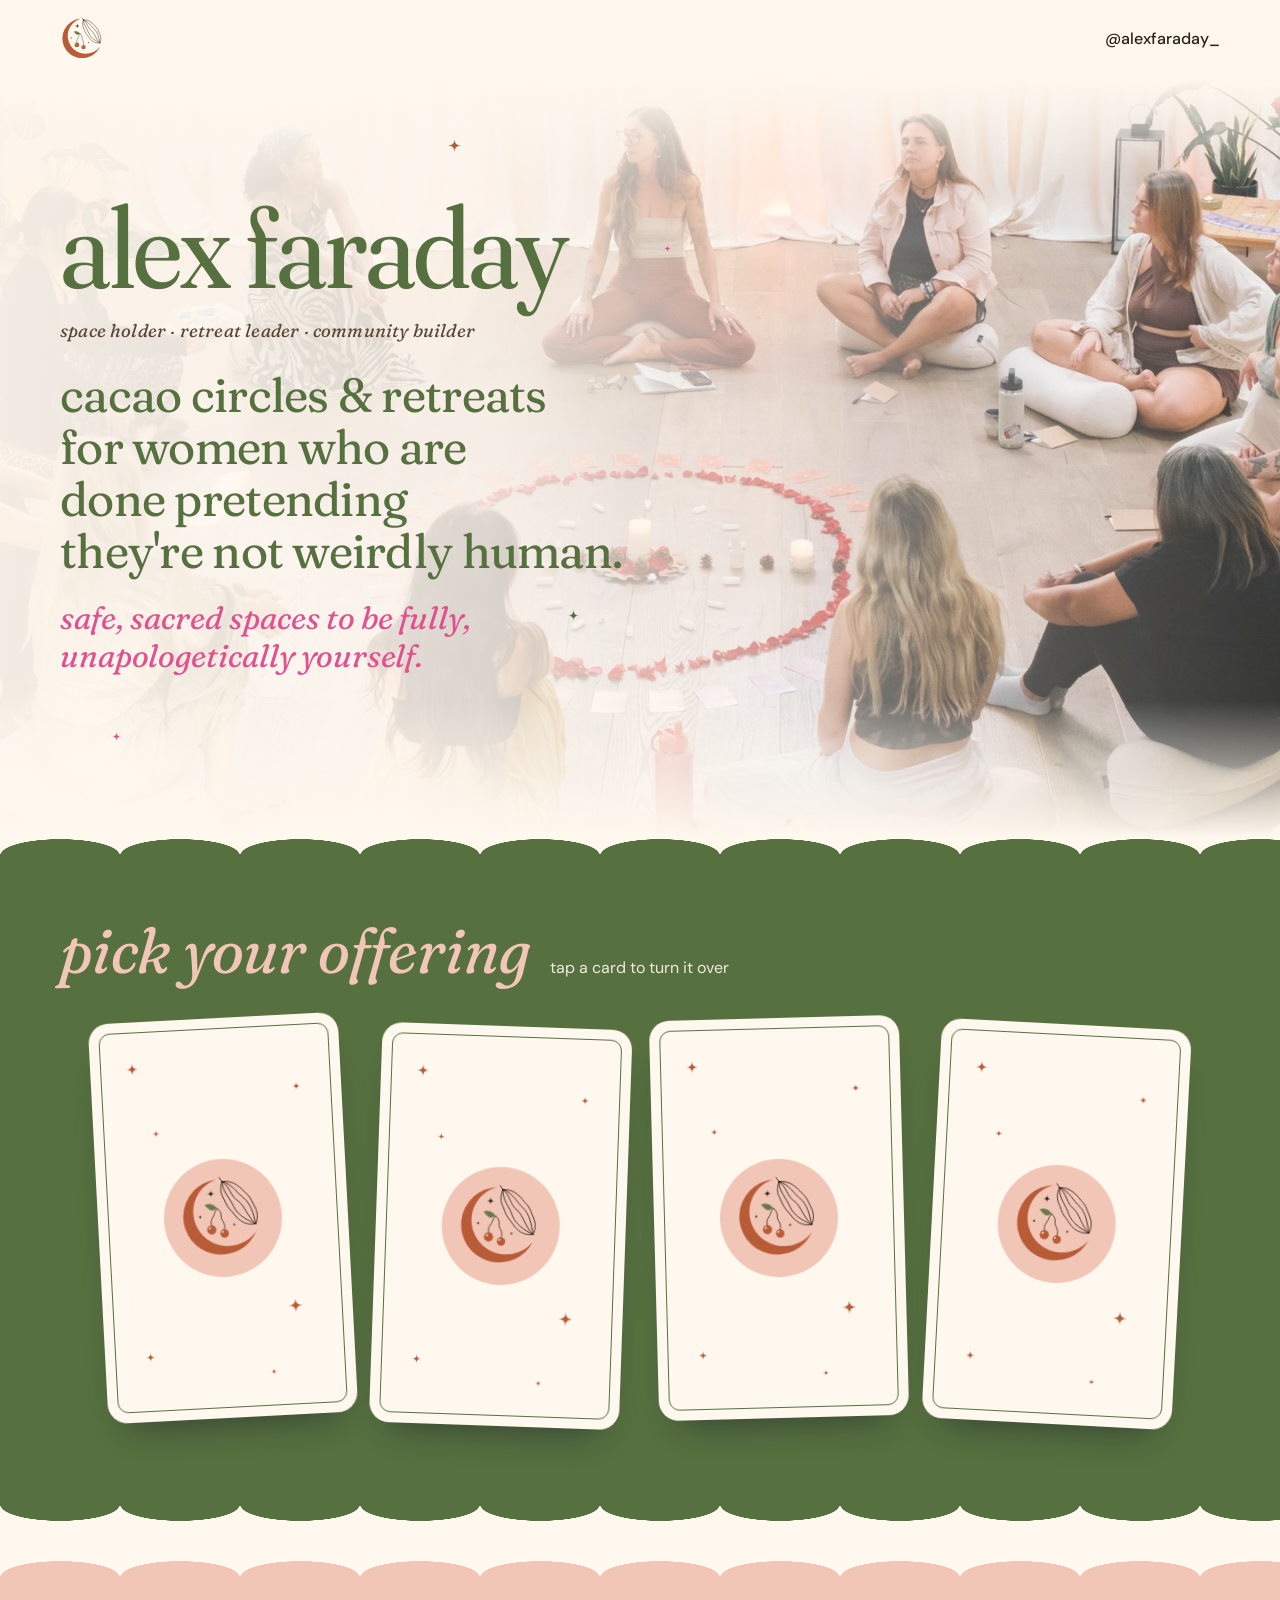
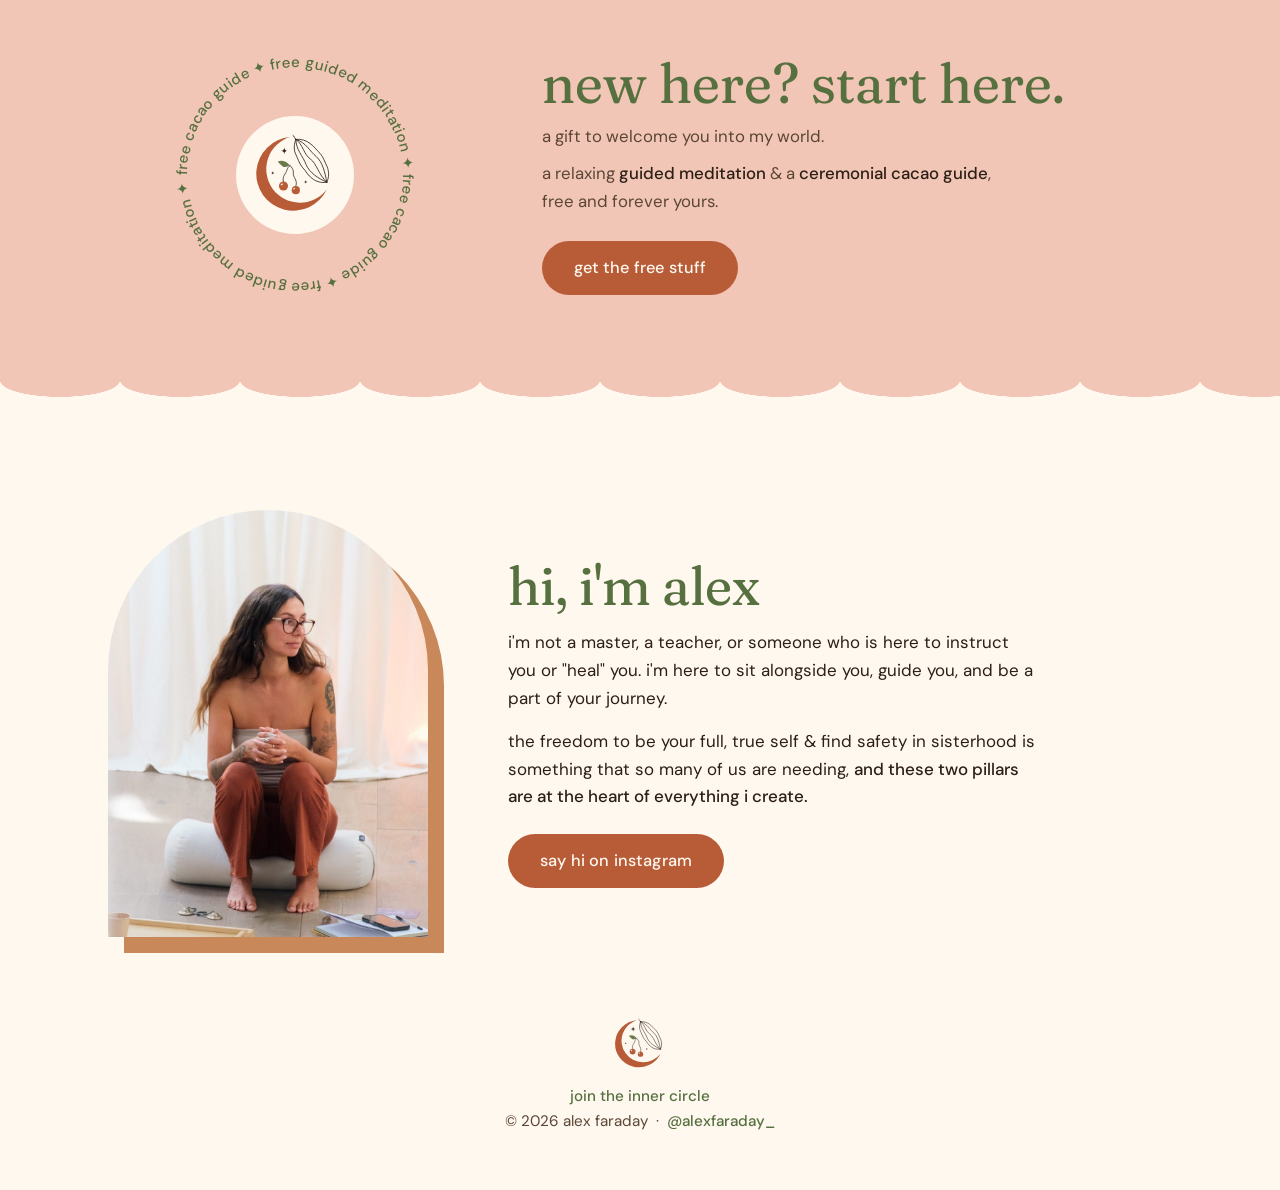
==== commit c7b38d10: "Add files via upload" ====
--- a/index.html
+++ b/index.html
@@ -372,10 +372,21 @@
     .moon-portrait, .about-moon { aspect-ratio: 3 / 4 !important; isolation: isolate; }
     .moon-portrait, .about-moon { width: min(280px, 70vw) !important; max-width: none !important; }
     @media (min-width: 900px) { .moon-portrait, .about-moon { width: 320px !important; } }
-    .moon-portrait > img, .about-moon > img { object-position: center 30% !important; }
+    .about-moon > img { object-position: center 20% !important; }
     .moon-portrait > img, .about-moon > img { border-radius: 999px 999px 0 0 !important; }
     .moon-portrait::before, .about-moon::before { content: "" !important; position: absolute !important; z-index: -1 !important; left: 16px !important; top: 16px !important; right: -16px !important; bottom: -16px !important; width: auto !important; aspect-ratio: auto !important; border-radius: 999px 999px 0 0 !important; background: #C9885A !important; }
     .moon-portrait .twinkle, .about-moon .star-deco { display: none; }
+
+    /* hero: the circle photo as a soft faded background behind the opening text */
+    .hero { overflow-x: visible !important; min-height: min(88vh, 760px); align-content: center; grid-template-columns: 1fr !important; isolation: isolate; }
+    .hero-bg { position: absolute; z-index: -1; top: 0; bottom: 0; left: calc(50% - 50vw); width: 100vw; overflow: hidden; }
+    .hero-bg img { width: 100%; height: 100%; object-fit: cover; object-position: center 70%; }
+    .hero-bg::after { content: ""; position: absolute; inset: 0;
+      background: linear-gradient(180deg, rgba(255,248,239,1) 0%, rgba(255,248,239,.82) 14%, rgba(255,248,239,.8) 55%, rgba(255,248,239,.45) 82%, rgba(255,248,239,.95) 100%); }
+    @media (min-width: 760px) {
+      .hero-bg img { object-position: center 15%; }
+      .hero-bg::after { background: linear-gradient(90deg, rgba(255,248,239,.95) 0%, rgba(255,248,239,.85) 38%, rgba(255,248,239,.35) 75%, rgba(255,248,239,.2) 100%), linear-gradient(0deg, rgba(255,248,239,1) 0%, rgba(255,248,239,0) 18%), linear-gradient(180deg, rgba(255,248,239,1) 0%, rgba(255,248,239,0) 14%); }
+    }
   </style>
 </head>
 <body>
@@ -399,18 +410,16 @@
 <main id="top">
 
   <section class="hero">
+    <picture class="hero-bg" aria-hidden="true">
+      <source media="(min-width: 760px)" srcset="hero-circle-wide.jpg" />
+      <img src="hero-circle-tall.jpg" alt="" />
+    </picture>
     <div class="dust" aria-hidden="true"><svg class="star"><use href="#star"/></svg><svg class="star"><use href="#star"/></svg><svg class="star"><use href="#star"/></svg><svg class="star"><use href="#star"/></svg></div>
     <div class="hero-copy">
       <h1>alex faraday</h1>
       <p class="role">space holder · retreat leader · community builder</p>
       <p class="statement"><span>cacao circles &amp; retreats</span> <span>for women who are done pretending</span> <span>they're not weirdly human.</span></p>
       <p class="promise">safe, sacred spaces to be fully, unapologetically yourself.</p>
-    </div>
-    <div class="moon-portrait">
-      <img src="about-garden.jpg" alt="alex smiling in a green garden" />
-      <svg class="twinkle twinkle--a star" aria-hidden="true"><use href="#star"/></svg>
-      <svg class="twinkle twinkle--b star" aria-hidden="true"><use href="#star"/></svg>
-      <svg class="twinkle twinkle--c star" aria-hidden="true"><use href="#star"/></svg>
     </div>
   </section>
 
@@ -542,7 +551,7 @@
   <section class="about" aria-labelledby="about-title">
     <div class="about-inner">
       <div class="about-moon">
-        <img src="about-garden.jpg" alt="alex smiling in a green garden" />
+        <img src="about-circle.jpg" alt="alex sitting on a cushion, holding space in a cacao circle" />
         <svg class="star-deco star" aria-hidden="true"><use href="#star"/></svg>
       </div>
       <div class="about-text">
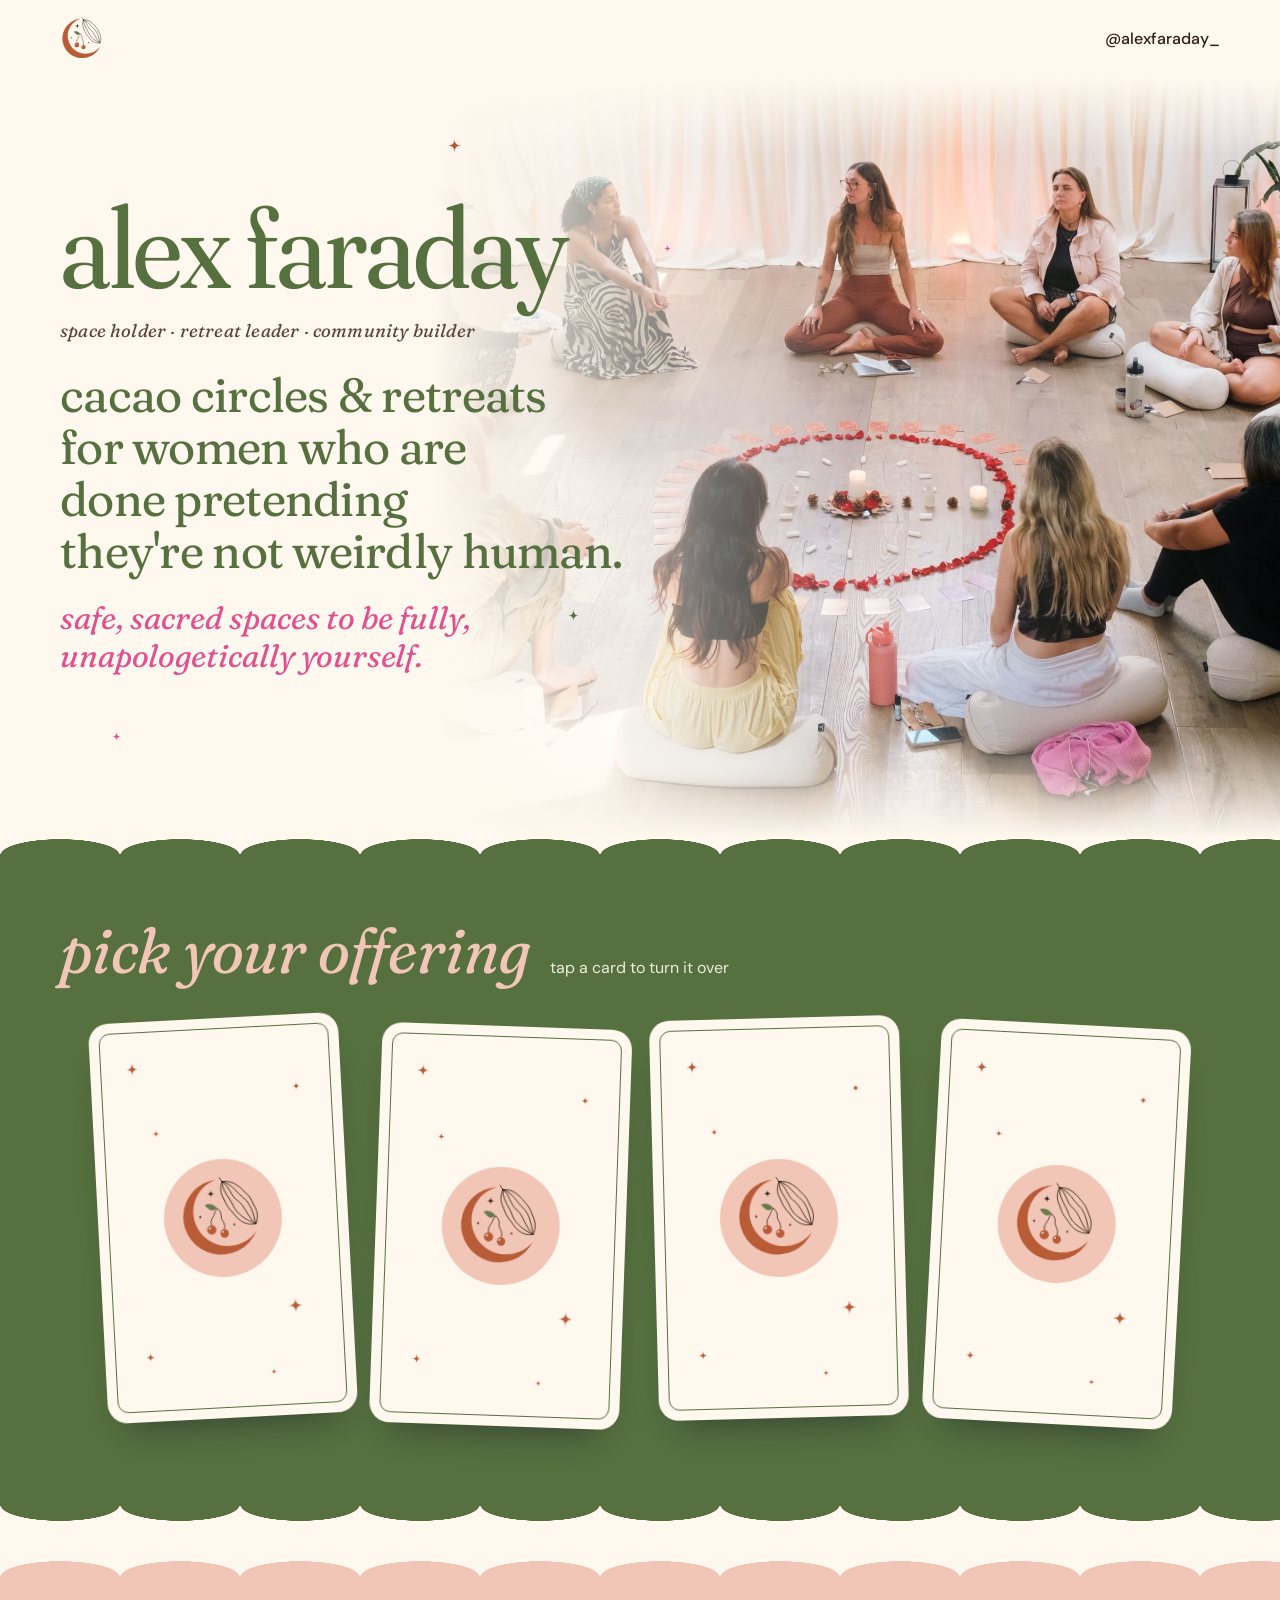
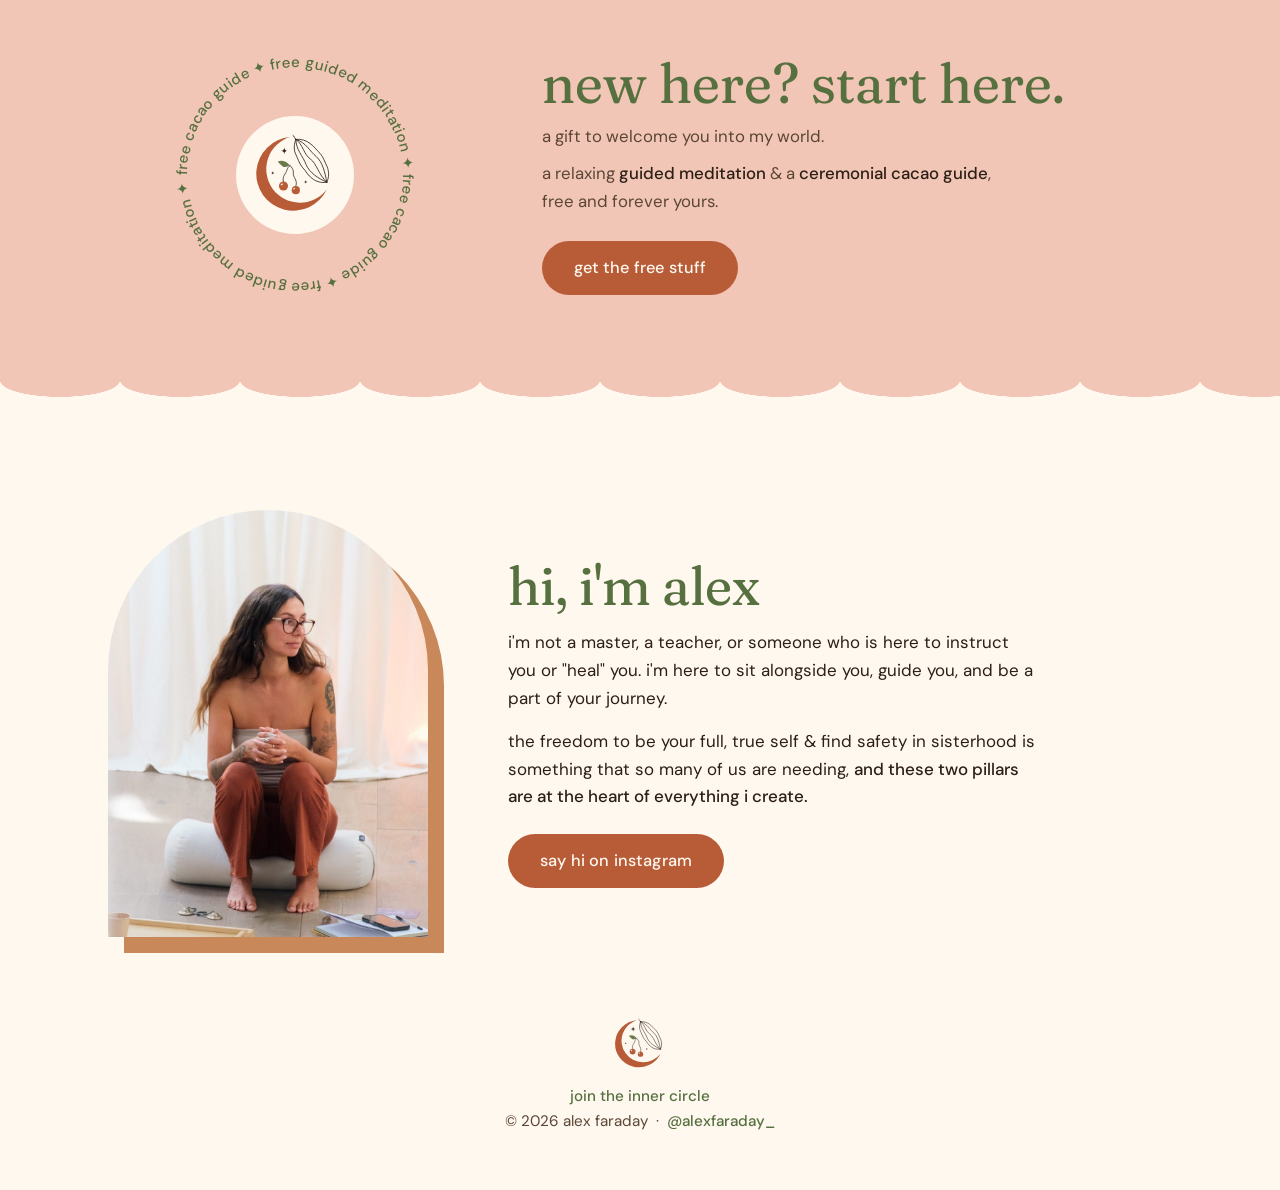
==== commit 9cdb8bac: "Add files via upload" ====
--- a/index.html
+++ b/index.html
@@ -124,6 +124,7 @@
     .statement span:nth-child(1) { animation-delay: .3s; }
     .statement span:nth-child(2) { animation-delay: 1s; }
     .statement span:nth-child(3) { animation-delay: 1.7s; }
+    .statement span:nth-child(4) { animation-delay: 2.4s; }
     .promise {
       font: italic 400 clamp(1.4rem, 3.8vw, 2rem)/1.2 var(--ff-display);
       font-variation-settings: "SOFT" 50, "WONK" 0;
@@ -384,8 +385,13 @@
     .hero-bg::after { content: ""; position: absolute; inset: 0;
       background: linear-gradient(180deg, rgba(255,248,239,1) 0%, rgba(255,248,239,.82) 14%, rgba(255,248,239,.8) 55%, rgba(255,248,239,.45) 82%, rgba(255,248,239,.95) 100%); }
     @media (min-width: 760px) {
-      .hero-bg img { object-position: center 15%; }
-      .hero-bg::after { background: linear-gradient(90deg, rgba(255,248,239,.95) 0%, rgba(255,248,239,.85) 38%, rgba(255,248,239,.35) 75%, rgba(255,248,239,.2) 100%), linear-gradient(0deg, rgba(255,248,239,1) 0%, rgba(255,248,239,0) 18%), linear-gradient(180deg, rgba(255,248,239,1) 0%, rgba(255,248,239,0) 14%); }
+      /* photo sits on the right two-thirds so more of the circle shows, fading softly into the text side */
+      .hero-bg { left: auto; right: calc(50% - 50vw); width: 66vw; }
+      .hero-bg img { object-position: center 40%; }
+      .hero-bg::after { background:
+        linear-gradient(90deg, rgba(255,248,239,1) 0%, rgba(255,248,239,.6) 22%, rgba(255,248,239,.12) 50%, rgba(255,248,239,0) 100%),
+        linear-gradient(0deg, rgba(255,248,239,1) 0%, rgba(255,248,239,0) 14%),
+        linear-gradient(180deg, rgba(255,248,239,1) 0%, rgba(255,248,239,0) 10%); }
     }
   </style>
 </head>
@@ -418,7 +424,7 @@
     <div class="hero-copy">
       <h1>alex faraday</h1>
       <p class="role">space holder · retreat leader · community builder</p>
-      <p class="statement"><span>cacao circles &amp; retreats</span> <span>for women who are done pretending</span> <span>they're not weirdly human.</span></p>
+      <p class="statement"><span>cacao circles &amp; retreats</span> <span>for women who are</span> <span>done pretending</span> <span>they're not weirdly human.</span></p>
       <p class="promise">safe, sacred spaces to be fully, unapologetically yourself.</p>
     </div>
   </section>
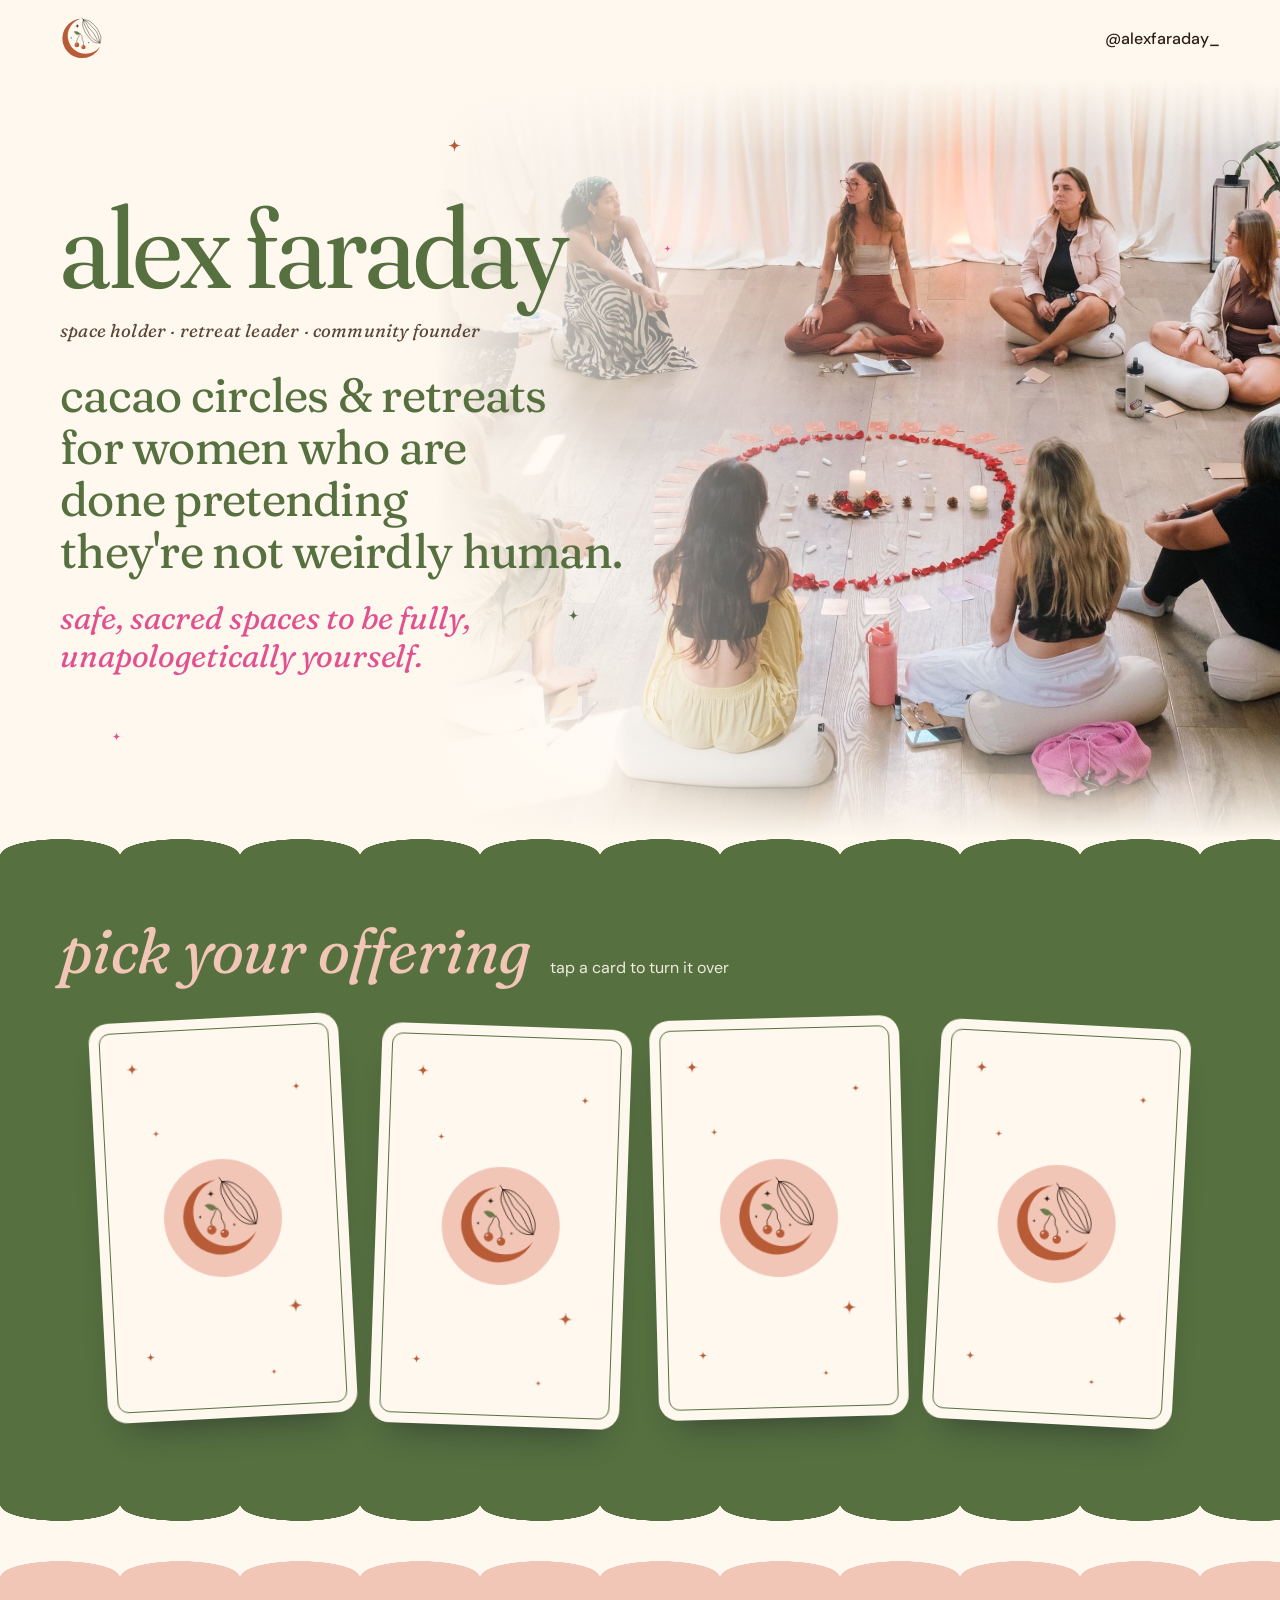
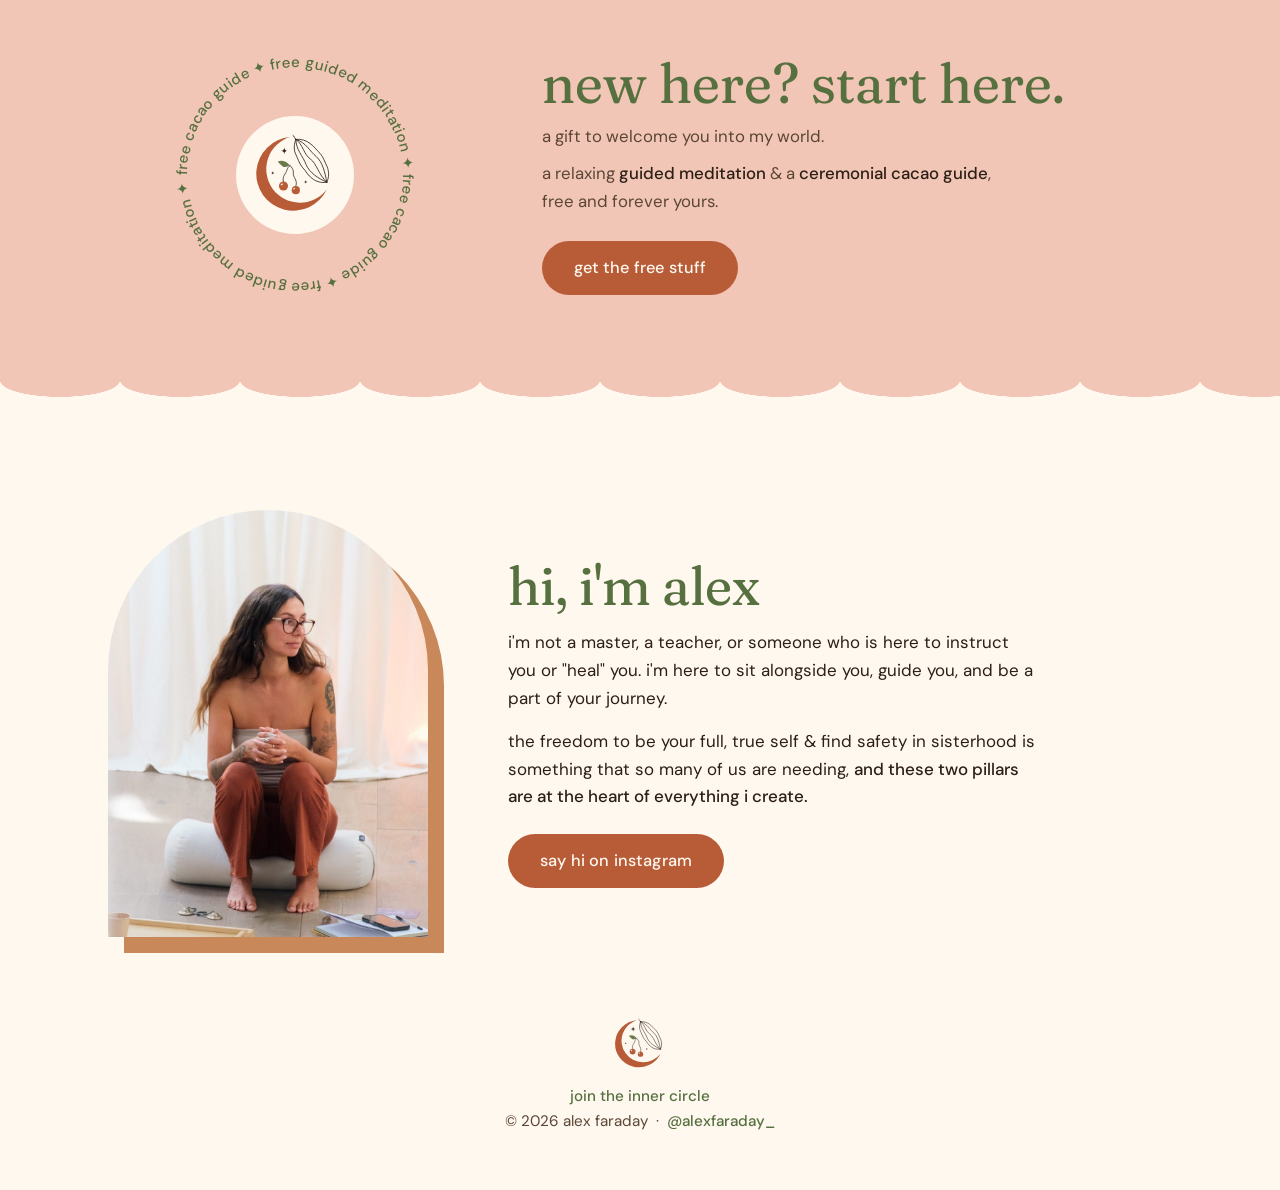
==== commit 73877bb5: "Add files via upload" ====
--- a/index.html
+++ b/index.html
@@ -423,7 +423,7 @@
     <div class="dust" aria-hidden="true"><svg class="star"><use href="#star"/></svg><svg class="star"><use href="#star"/></svg><svg class="star"><use href="#star"/></svg><svg class="star"><use href="#star"/></svg></div>
     <div class="hero-copy">
       <h1>alex faraday</h1>
-      <p class="role">space holder · retreat leader · community builder</p>
+      <p class="role">space holder · retreat leader · community founder</p>
       <p class="statement"><span>cacao circles &amp; retreats</span> <span>for women who are</span> <span>done pretending</span> <span>they're not weirdly human.</span></p>
       <p class="promise">safe, sacred spaces to be fully, unapologetically yourself.</p>
     </div>
